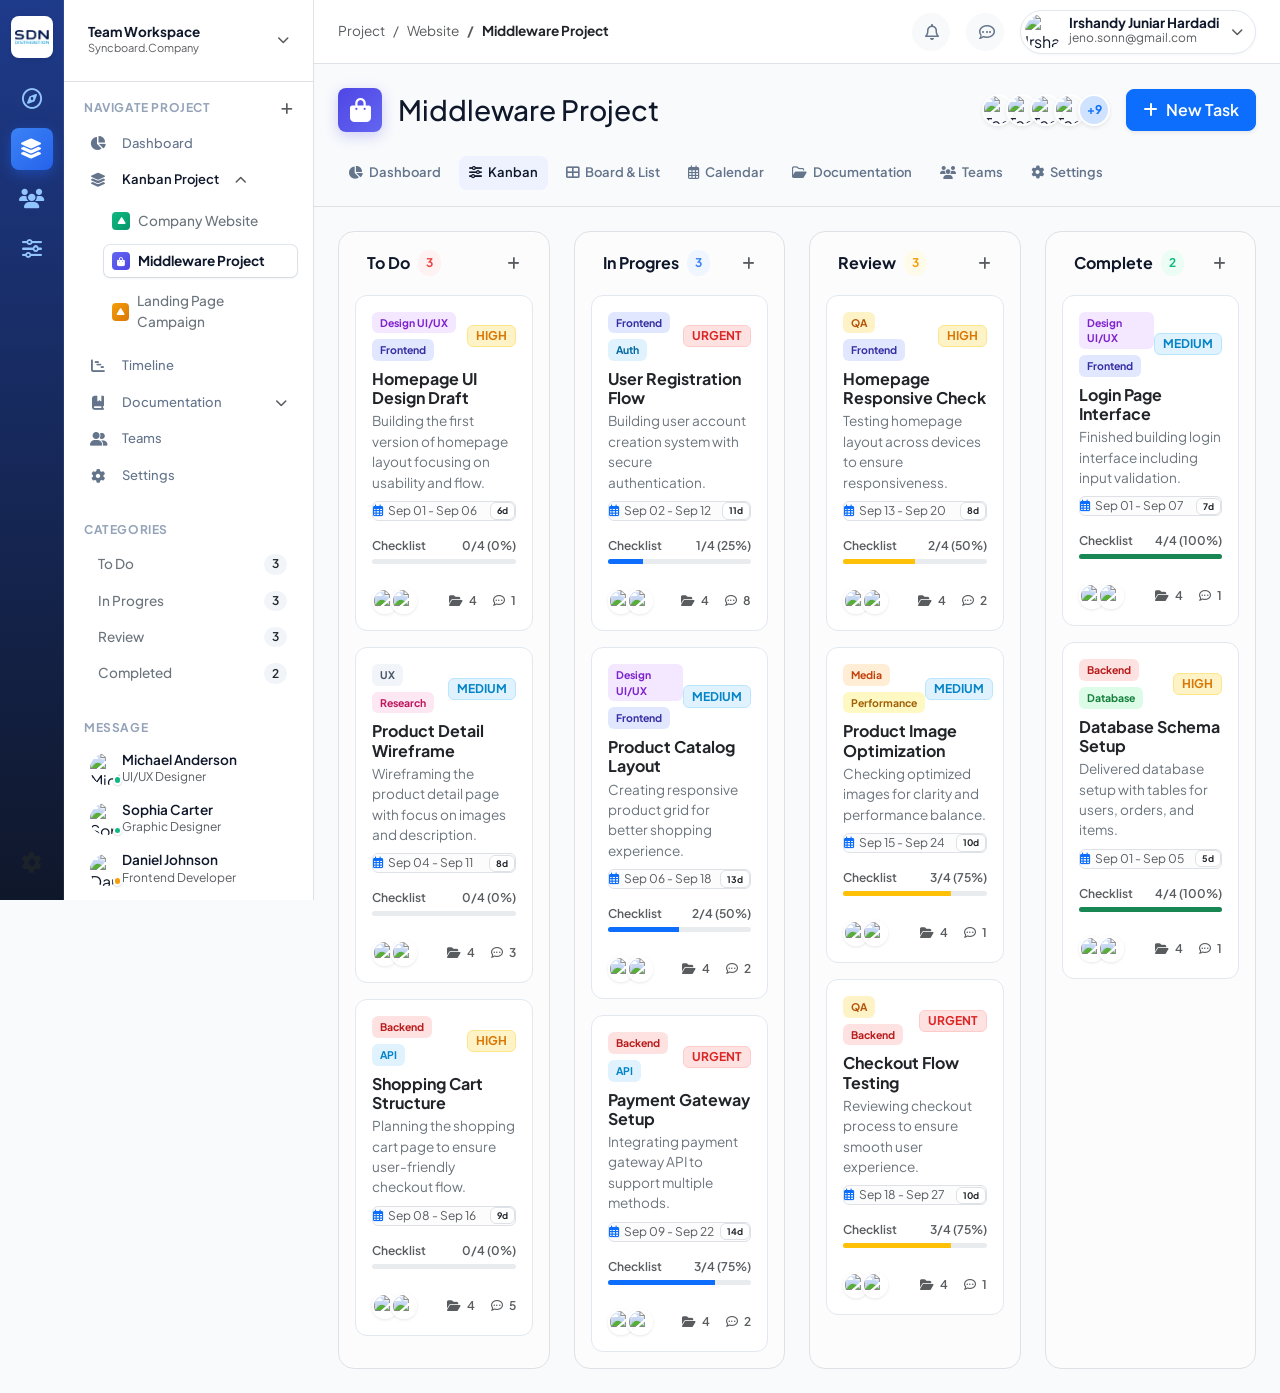
==== contoh.html @ e1ab2249 "update" ====
<!DOCTYPE html>
<html lang="en">

<head>
    <meta charset="UTF-8">
    <meta name="viewport" content="width=device-width, initial-scale=1.0">
    <title>Syncboard - Task & Project Management (Bootstrap 5 & jQuery)</title>

    <!-- Google Fonts -->
    <link rel="preconnect" href="https://fonts.googleapis.com">
    <link rel="preconnect" href="https://fonts.gstatic.com" crossorigin>
    <link href="https://fonts.googleapis.com/css2?family=Plus+Jakarta+Sans:wght@400;500;600;700;800&display=swap"
        rel="stylesheet">

    <!-- Bootstrap 5 CSS -->
    <link href="https://cdn.jsdelivr.net/npm/bootstrap@5.3.2/dist/css/bootstrap.min.css" rel="stylesheet">
    <!-- Bootstrap Icons -->
    <link href="https://cdn.jsdelivr.net/npm/bootstrap-icons@1.11.1/font/bootstrap-icons.css" rel="stylesheet">
    <!-- FontAwesome Icons -->
    <link rel="stylesheet" href="https://cdnjs.cloudflare.com/ajax/libs/font-awesome/6.4.0/css/all.min.css">

    <!-- Custom Stylesheet -->
    <link rel="stylesheet" href="styles.css">
</head>

<body class="bg-main">
    <div class="app-container d-flex">
        <!-- Primary Far-Left Icon Rail (Sidebar Left) -->
        <aside
            class="sidebar-rail bg-white border-end d-flex flex-column align-items-center justify-content-between py-3"
            id="sidebarRail">
            <div class="rail-top d-flex flex-column align-items-center gap-3 w-100">
                <!-- Brand Icon Top -->
                <div class="rail-brand-icon d-flex align-items-center justify-content-center rounded-3 shadow-sm mb-1 overflow-hidden"
                    title="Syncboard App">
                    <img src="assets/img/sdn.png" alt="SDN Logo" class="w-100 h-100 object-fit-contain p-1">
                </div>

                <!-- Main Navigation Icon Rail -->
                <nav class="rail-nav d-flex flex-column align-items-center gap-2 w-100 px-2">
                    <a href="#" class="rail-item rounded-3 d-flex align-items-center justify-content-center"
                        data-bs-toggle="tooltip" data-bs-placement="right" title="Master">
                        <i class="fa-regular fa-compass fs-5"></i>
                    </a>
                    <a href="#" class="rail-item active rounded-3 d-flex align-items-center justify-content-center"
                        data-bs-toggle="tooltip" data-bs-placement="right" title="Workspace">
                        <i class="fa-solid fa-layer-group fs-5"></i>
                    </a>

                    <a href="#" class="rail-item rounded-3 d-flex align-items-center justify-content-center"
                        data-bs-toggle="tooltip" data-bs-placement="right" title="Team">
                        <i class="fas fa-users fs-5"></i>
                    </a>
                    <a href="#" class="rail-item rounded-3 d-flex align-items-center justify-content-center"
                        data-bs-toggle="tooltip" data-bs-placement="right" title="Monitoring">
                        <i class="fa-solid fa-sliders fs-5"></i>
                    </a>
                </nav>
            </div>

            <!-- Bottom Rail Action Buttons -->
            <div class="rail-bottom d-flex flex-column align-items-center gap-2 w-100 px-2">
                <a href="#" class="rail-item rounded-3 d-flex align-items-center justify-content-center text-muted"
                    id="btnRailSettings" data-bs-toggle="tooltip" data-bs-placement="right" title="Settings">
                    <i class="fa-solid fa-gear fs-5"></i>
                </a>
            </div>
        </aside>

        <!-- Secondary Panel Sidebar Navigation -->
        <aside class="sidebar bg-white border-end d-flex flex-column" id="nav_project_sidebar">
            <div class="sidebar-header p-3 border-bottom">
                <div class="workspace-selector d-flex align-items-center justify-content-between p-2 rounded cursor-pointer"
                    id="workspaceDropdownToggle">
                    <div class="workspace-brand d-flex align-items-center gap-2">
                        <div class="brand-info d-flex flex-column">
                            <span class="workspace-title fw-bold">Team Workspace</span>
                            <span class="workspace-sub text-muted">Syncboard.Company</span>
                        </div>
                    </div>
                    <i class="fa-solid fa-chevron-down dropdown-arrow text-muted fs-8"></i>
                </div>
            </div>

            <div class="sidebar-scrollable flex-grow-1 p-3 overflow-y-auto">
                <!-- Navigation Section: Projects -->
                <div class="sidebar-section mb-4" id="">
                    <div class="section-header d-flex align-items-center justify-content-between px-1 mb-2">
                        <span class="section-title text-uppercase fw-bold text-muted fs-8"> Navigate Project </span>
                        <button class="btn btn-sm btn-icon-xs text-muted p-0 border-0" title="Add Project"
                            id="btnAddProject">
                            <i class="fa-solid fa-plus fs-7"></i>
                        </button>
                    </div>
                    <ul class="nav flex-column nav-list" id="projectList">
                        <!-- 1. Dashboard -->
                        <li class="nav-item">
                            <a href="#"
                                class="nav-link d-flex align-items-center gap-3 px-2.5 py-2 rounded text-secondary nav-view-link"
                                data-view="dashboard">
                                <i class="fa-solid fa-chart-pie icon"></i>
                                <span class="nav-text">Dashboard</span>
                            </a>
                        </li>

                        <!-- 2. Projects (Contains Website Submenu) -->
                        <li class="nav-item has-submenu open">
                            <a href="#"
                                class="nav-link d-flex align-items-center justify-content-between px-2.5 py-2 rounded text-dark fw-semibold active"
                                id="btnWebsiteToggle">
                                <span class="d-flex align-items-center gap-3">
                                    <i class="fa-solid fa-layer-group icon"></i>
                                    <span class="nav-text">Kanban Project
                                    </span>
                                    <i class="fa-solid fa-chevron-down submenu-arrow fs-8 text-muted"></i>
                            </a>
                            <ul class="submenu list-unstyled ps-4 my-1" id="websiteSubmenu">
                                <li class="py-1">
                                    <a href="#"
                                        class="submenu-link d-flex align-items-center gap-2 px-2 py-1.5 text-secondary text-decoration-none rounded fs-7">
                                        <span class="badge-icon-sm badge-company"><i
                                                class="fa-solid fa-play fa-rotate-270"></i></span>
                                        <span>Company Website</span>
                                    </a>
                                </li>
                                <li class="py-1">
                                    <a href="#"
                                        class="submenu-link active d-flex align-items-center gap-2 px-2 py-1.5 text-dark fw-bold text-decoration-none rounded fs-7">
                                        <span class="badge-icon-sm badge-ecommerce"><i
                                                class="fa-solid fa-bag-shopping"></i></span>
                                        <span> Middleware Project </span>
                                    </a>
                                </li>
                                <li class="py-1">
                                    <a href="#"
                                        class="submenu-link d-flex align-items-center gap-2 px-2 py-1.5 text-secondary text-decoration-none rounded fs-7">
                                        <span class="badge-icon-sm badge-landing"><i
                                                class="fa-solid fa-play fa-rotate-270"></i></span>
                                        <span>Landing Page Campaign</span>
                                    </a>
                                </li>
                            </ul>
                        </li>
                        <!-- 3. Timeline -->
                        <li class="nav-item">
                            <a href="#"
                                class="nav-link d-flex align-items-center gap-3 px-2.5 py-2 rounded text-secondary nav-view-link">
                                <i class="fa-solid fa-chart-gantt icon"></i>
                                <span class="nav-text">Timeline</span>
                            </a>
                        </li>

                        <!-- 4. Documentation (Contains BRD, FSD, PRD, ERD, Blueprints) -->
                        <li class="nav-item has-submenu">
                            <a href="#"
                                class="nav-link d-flex align-items-center justify-content-between px-2.5 py-2 rounded text-secondary"
                                id="btnDocToggle">
                                <span class="d-flex align-items-center gap-3">
                                    <i class="fa-solid fa-book-bookmark icon"></i>
                                    <span class="nav-text">Documentation</span>
                                </span>
                                <i class="fa-solid fa-chevron-down submenu-arrow fs-8 text-muted"></i>
                            </a>
                            <ul class="submenu list-unstyled ps-4 my-1" id="docSubmenu">
                                <li class="py-1">
                                    <a href="#"
                                        class="submenu-link nav-view-link d-flex align-items-center gap-2 px-2 py-1.5 text-secondary text-decoration-none rounded fs-7"
                                        data-view="documentation" data-subview="doc-brd">
                                        <i class="fa-regular fa-file-code fs-7 text-primary"></i>
                                        <span>BRD</span>
                                    </a>
                                </li>
                                <li class="py-1">
                                    <a href="#"
                                        class="submenu-link nav-view-link d-flex align-items-center gap-2 px-2 py-1.5 text-secondary text-decoration-none rounded fs-7"
                                        data-view="documentation" data-subview="doc-fsd">
                                        <i class="fa-regular fa-file-code fs-7 text-success"></i>
                                        <span>FSD</span>
                                    </a>
                                </li>
                                <li class="py-1">
                                    <a href="#"
                                        class="submenu-link nav-view-link d-flex align-items-center gap-2 px-2 py-1.5 text-secondary text-decoration-none rounded fs-7"
                                        data-view="documentation" data-subview="doc-prd">
                                        <i class="fa-regular fa-file-lines fs-7 text-info"></i>
                                        <span>PRD</span>
                                    </a>
                                </li>
                                <li class="py-1">
                                    <a href="#"
                                        class="submenu-link nav-view-link d-flex align-items-center gap-2 px-2 py-1.5 text-secondary text-decoration-none rounded fs-7"
                                        data-view="documentation" data-subview="doc-erd">
                                        <i class="fa-solid fa-diagram-project fs-7 text-warning"></i>
                                        <span>ERD</span>
                                    </a>
                                </li>
                                <li class="py-1">
                                    <a href="#"
                                        class="submenu-link nav-view-link d-flex align-items-center gap-2 px-2 py-1.5 text-secondary text-decoration-none rounded fs-7"
                                        data-view="documentation" data-subview="doc-blueprints">
                                        <i class="fa-solid fa-map-location-dot fs-7 text-danger"></i>
                                        <span>Blueprints</span>
                                    </a>
                                </li>
                            </ul>
                        </li>

                        <!-- 5. Teams -->
                        <li class="nav-item">
                            <a href="#"
                                class="nav-link nav-view-link d-flex align-items-center gap-3 px-2.5 py-2 rounded text-secondary"
                                data-view="teams">
                                <i class="fa-solid fa-user-group icon"></i>
                                <span class="nav-text">Teams</span>
                            </a>
                        </li>

                        <!-- 6. Settings -->
                        <li class="nav-item">
                            <a href="#"
                                class="nav-link d-flex align-items-center gap-3 px-2.5 py-2 rounded text-secondary nav-view-link"
                                data-view="settings">
                                <i class="fa-solid fa-gear icon"></i>
                                <span class="nav-text">Settings</span>
                            </a>
                        </li>
                    </ul>
                </div>

                <!-- Navigation Section: Categories -->
                <div class="sidebar-section mb-4">
                    <div class="section-header px-1 mb-2">
                        <span class="section-title text-uppercase fw-bold text-muted fs-8">Categories</span>
                    </div>
                    <ul class="list-unstyled category-list d-flex flex-column gap-1 mb-0">
                        <li class="category-item d-flex align-items-center px-2.5 py-1.5 rounded cursor-pointer"
                            data-filter-status="todo">
                            <span class="dot dot-todo me-2"></span>
                            <span class="category-name flex-grow-1 text-secondary fs-7 fw-medium">To Do</span>
                            <span class="category-count badge rounded-pill bg-light text-dark fs-8"
                                id="countCatTodo">3</span>
                        </li>
                        <li class="category-item d-flex align-items-center px-2.5 py-1.5 rounded cursor-pointer"
                            data-filter-status="in-progress">
                            <span class="dot dot-progress me-2"></span>
                            <span class="category-name flex-grow-1 text-secondary fs-7 fw-medium">In Progres</span>
                            <span class="category-count badge rounded-pill bg-light text-dark fs-8"
                                id="countCatProgress">3</span>
                        </li>
                        <li class="category-item d-flex align-items-center px-2.5 py-1.5 rounded cursor-pointer"
                            data-filter-status="review">
                            <span class="dot dot-review me-2"></span>
                            <span class="category-name flex-grow-1 text-secondary fs-7 fw-medium">Review</span>
                            <span class="category-count badge rounded-pill bg-light text-dark fs-8"
                                id="countCatReview">3</span>
                        </li>
                        <li class="category-item d-flex align-items-center px-2.5 py-1.5 rounded cursor-pointer"
                            data-filter-status="completed">
                            <span class="dot dot-complete me-2"></span>
                            <span class="category-name flex-grow-1 text-secondary fs-7 fw-medium">Completed</span>
                            <span class="category-count badge rounded-pill bg-light text-dark fs-8"
                                id="countCatComplete">2</span>
                        </li>
                    </ul>
                </div>

                <!-- Navigation Section: Team Messages -->
                <div class="sidebar-section mb-2">
                    <div class="section-header px-1 mb-2">
                        <span class="section-title text-uppercase fw-bold text-muted fs-8">Message</span>
                    </div>
                    <ul class="list-unstyled team-list d-flex flex-column gap-1 mb-0">
                        <li class="team-item d-flex align-items-center gap-2.5 px-2.5 py-1.5 rounded cursor-pointer">
                            <div class="user-avatar-wrap position-relative">
                                <img src="https://images.unsplash.com/photo-1534528741775-53994a69daeb?auto=format&fit=crop&w=80&q=80"
                                    alt="Michael Anderson" class="avatar-sm rounded-circle">
                                <span class="status-indicator online"></span>
                            </div>
                            <div class="team-info d-flex flex-column">
                                <span class="team-name fw-semibold fs-7">Michael Anderson</span>
                                <span class="team-role text-muted fs-8">UI/UX Designer</span>
                            </div>
                        </li>
                        <li class="team-item d-flex align-items-center gap-2.5 px-2.5 py-1.5 rounded cursor-pointer">
                            <div class="user-avatar-wrap position-relative">
                                <img src="https://images.unsplash.com/photo-1494790108377-be9c29b29330?auto=format&fit=crop&w=80&q=80"
                                    alt="Sophia Carter" class="avatar-sm rounded-circle">
                                <span class="status-indicator online"></span>
                            </div>
                            <div class="team-info d-flex flex-column">
                                <span class="team-name fw-semibold fs-7">Sophia Carter</span>
                                <span class="team-role text-muted fs-8">Graphic Designer</span>
                            </div>
                        </li>
                        <li class="team-item d-flex align-items-center gap-2.5 px-2.5 py-1.5 rounded cursor-pointer">
                            <div class="user-avatar-wrap position-relative">
                                <img src="https://images.unsplash.com/photo-1507003211169-0a1dd7228f2d?auto=format&fit=crop&w=80&q=80"
                                    alt="Daniel Johnson" class="avatar-sm rounded-circle">
                                <span class="status-indicator busy"></span>
                            </div>
                            <div class="team-info d-flex flex-column">
                                <span class="team-name fw-semibold fs-7">Daniel Johnson</span>
                                <span class="team-role text-muted fs-8">Frontend Developer</span>
                            </div>
                        </li>
                        <li class="team-item d-flex align-items-center gap-2.5 px-2.5 py-1.5 rounded cursor-pointer">
                            <div class="user-avatar-wrap position-relative">
                                <img src="https://images.unsplash.com/photo-1500648767791-00dcc994a43e?auto=format&fit=crop&w=80&q=80"
                                    alt="James Wilson" class="avatar-sm rounded-circle">
                                <span class="status-indicator offline"></span>
                            </div>
                            <div class="team-info d-flex flex-column">
                                <span class="team-name fw-semibold fs-7">James Wilson</span>
                                <span class="team-role text-muted fs-8">Backend Programmer</span>
                            </div>
                        </li>
                    </ul>
                </div>
            </div>
        </aside>

        <!-- Main Content Area -->
        <main class="main-content flex-grow-1 d-flex flex-column min-vh-100">
            <!-- Top Header Navbar -->
            <header class="top-navbar bg-white border-bottom px-4 d-flex align-items-center justify-content-between">
                <div class="navbar-left d-flex align-items-center gap-3">
                    <button class="btn btn-light d-md-none" id="sidebarToggleBtn">
                        <i class="fa-solid fa-bars"></i>
                    </button>
                    <nav aria-label="breadcrumb">
                        <ol class="breadcrumb mb-0 fs-7">
                            <li class="breadcrumb-item text-muted">Project</li>
                            <li class="breadcrumb-item text-muted">Website</li>
                            <li class="breadcrumb-item active fw-bold text-dark" aria-current="page"> Middleware Project
                            </li>
                        </ol>
                    </nav>
                </div>

                <div class="navbar-right d-flex align-items-center gap-3">
                    <button class="btn btn-light btn-nav-icon rounded-circle position-relative" title="Notifications">
                        <i class="fa-regular fa-bell"></i>
                        <span
                            class="notification-dot position-absolute top-0 start-100 translate-middle badge rounded-circle bg-danger p-1"></span>
                    </button>
                    <button class="btn btn-light btn-nav-icon rounded-circle" title="Messages">
                        <i class="fa-regular fa-comment-dots"></i>
                    </button>

                    <div class="dropdown">
                        <div class="user-profile-menu d-flex align-items-center gap-2 p-1 rounded-pill cursor-pointer"
                            data-bs-toggle="dropdown" aria-expanded="false">
                            <img src="https://images.unsplash.com/photo-1535713875002-d1d0cf377fde?auto=format&fit=crop&w=100&q=80"
                                alt="Irshandy Juniar Hardadi" class="avatar-md rounded-circle">
                            <div class="user-meta d-flex flex-column d-none d-sm-flex">
                                <span class="user-name fw-bold fs-7 lh-1">Irshandy Juniar Hardadi</span>
                                <span class="user-email text-muted fs-8">jeno.sonn@gmail.com</span>
                            </div>
                            <i class="fa-solid fa-chevron-down text-muted fs-8 ms-1"></i>
                        </div>
                        <ul class="dropdown-menu dropdown-menu-end shadow-sm">
                            <li><a class="dropdown-menu-item dropdown-item fs-7" href="#"><i
                                        class="fa-regular fa-user me-2"></i> Profile</a></li>
                            <li><a class="dropdown-menu-item dropdown-item fs-7" href="#"><i
                                        class="fa-solid fa-gear me-2"></i> Settings</a></li>
                            <li>
                                <hr class="dropdown-divider">
                            </li>
                            <li><a class="dropdown-menu-item dropdown-item text-danger fs-7" href="#"><i
                                        class="fa-solid fa-right-from-bracket me-2"></i> Logout</a></li>
                        </ul>
                    </div>
                </div>
            </header>

            <!-- Project Banner Header -->
            <section class="project-header p-4 d-flex flex-wrap align-items-center justify-content-between gap-3">
                <div class="project-title-area d-flex align-items-center gap-3">
                    <div
                        class="project-icon-badge rounded-3 d-flex align-items-center justify-content-center text-white">
                        <i class="fa-solid fa-bag-shopping fs-4"></i>
                    </div>
                    <h1 class="project-title h3 fw-extrabold mb-0"> Middleware Project </h1>
                </div>

                <div class="project-actions-area d-flex align-items-center gap-3">
                    <!-- Team Avatars Stack -->
                    <div class="team-avatars-stack d-flex align-items-center">
                        <img src="https://images.unsplash.com/photo-1534528741775-53994a69daeb?auto=format&fit=crop&w=80&q=80"
                            data-bs-toggle="tooltip" title="Michael Anderson"
                            class="rounded-circle border border-2 border-white shadow-sm" alt="Team">
                        <img src="https://images.unsplash.com/photo-1494790108377-be9c29b29330?auto=format&fit=crop&w=80&q=80"
                            data-bs-toggle="tooltip" title="Sophia Carter"
                            class="rounded-circle border border-2 border-white shadow-sm" alt="Team">
                        <img src="https://images.unsplash.com/photo-1507003211169-0a1dd7228f2d?auto=format&fit=crop&w=80&q=80"
                            data-bs-toggle="tooltip" title="Daniel Johnson"
                            class="rounded-circle border border-2 border-white shadow-sm" alt="Team">
                        <img src="https://images.unsplash.com/photo-1500648767791-00dcc994a43e?auto=format&fit=crop&w=80&q=80"
                            data-bs-toggle="tooltip" title="James Wilson"
                            class="rounded-circle border border-2 border-white shadow-sm" alt="Team">
                        <div
                            class="avatar-more rounded-circle border border-2 border-white bg-primary-subtle text-primary fw-bold fs-8 d-flex align-items-center justify-content-center shadow-sm">
                            +9</div>
                    </div>

                    <button
                        class="btn btn-primary px-3 py-2 fw-semibold rounded-3 d-flex align-items-center gap-2 shadow-sm"
                        id="btnNewTask">
                        <i class="fa-solid fa-plus"></i> New Task
                    </button>
                </div>
            </section>

            <!-- Toolbar Controls Bar -->
            <div class="toolbar-container px-4 pb-3 border-bottom d-flex flex-wrap align-items-center justify-content-between gap-3"
                id="toolbar-container">
                <div class="nav nav-pills view-tabs gap-2" id="viewTabs">
                    <button class="nav-link tab-btn fw-semibold py-2 px-3 rounded-3" data-view="dashboard">
                        <i class="fa-solid fa-chart-pie me-1"></i> Dashboard
                    </button>
                    <button class="nav-link active tab-btn fw-semibold py-2 px-3 rounded-3" data-view="kanban">
                        <i class="fa-solid fa-sliders me-1"></i> Kanban
                    </button>
                    <button class="nav-link tab-btn fw-semibold py-2 px-3 rounded-3" data-view="board-list">
                        <i class="fa-solid fa-table-cells-large me-1"></i> Board & List
                    </button>
                    <button class="nav-link tab-btn fw-semibold py-2 px-3 rounded-3" data-view="calendar">
                        <i class="fa-regular fa-calendar-days me-1"></i> Calendar
                    </button>
                    <button class="nav-link tab-btn fw-semibold py-2 px-3 rounded-3" data-view="documentation">
                        <i class="fa-regular fa-folder-open me-1"></i> Documentation
                    </button>
                    <button class="nav-link tab-btn fw-semibold py-2 px-3 rounded-3" data-view="teams">
                        <i class="fa-solid fa-users me-1"></i> Teams
                    </button>
                    <button class="nav-link tab-btn fw-semibold py-2 px-3 rounded-3" data-view="settings">
                        <i class="fa-solid fa-gear me-1"></i> Settings
                    </button>
                </div>
            </div>

            <!-- View Containers -->
            <div class="view-wrapper flex-grow-1 p-4">

                <!-- 1. DASHBOARD VIEW (Summary & Statistics) -->
                <div class="view-content" id="viewDashboard">
                    <!-- Stat Cards Grid -->
                    <div class="row g-3 mb-4">
                        <div class="col-12 col-sm-6 col-xl-3">
                            <div class="card shadow-sm border rounded-4 p-3 bg-white">
                                <div class="d-flex align-items-center justify-content-between mb-2">
                                    <div>
                                        <span class="fs-8 text-uppercase fw-bold text-muted d-block mb-1">Total
                                            Tasks</span>
                                        <h3 class="h4 fw-extrabold mb-0" id="dashTotalTasks">11</h3>
                                    </div>
                                    <div
                                        class="stat-icon bg-primary-subtle text-primary rounded-3 p-3 d-flex align-items-center justify-content-center">
                                        <i class="fa-solid fa-list-check fs-4"></i>
                                    </div>
                                </div>
                                <span class="fs-8 text-success fw-semibold d-inline-flex align-items-center gap-1">
                                    <i class="fa-solid fa-arrow-trend-up"></i> +12% from last week
                                </span>
                            </div>
                        </div>

                        <div class="col-12 col-sm-6 col-xl-3">
                            <div class="card shadow-sm border rounded-4 p-3 bg-white">
                                <div class="d-flex align-items-center justify-content-between mb-2">
                                    <div>
                                        <span
                                            class="fs-8 text-uppercase fw-bold text-muted d-block mb-1">Completed</span>
                                        <h3 class="h4 fw-extrabold text-success mb-0" id="dashCompletedTasks">2</h3>
                                    </div>
                                    <div
                                        class="stat-icon bg-success-subtle text-success rounded-3 p-3 d-flex align-items-center justify-content-center">
                                        <i class="fa-solid fa-circle-check fs-4"></i>
                                    </div>
                                </div>
                                <span class="fs-8 text-muted fw-semibold" id="dashCompletionRate">18% completion
                                    rate</span>
                            </div>
                        </div>

                        <div class="col-12 col-sm-6 col-xl-3">
                            <div class="card shadow-sm border rounded-4 p-3 bg-white">
                                <div class="d-flex align-items-center justify-content-between mb-2">
                                    <div>
                                        <span class="fs-8 text-uppercase fw-bold text-muted d-block mb-1">In
                                            Progress</span>
                                        <h3 class="h4 fw-extrabold text-primary mb-0" id="dashProgressTasks">3</h3>
                                    </div>
                                    <div
                                        class="stat-icon bg-info-subtle text-info rounded-3 p-3 d-flex align-items-center justify-content-center">
                                        <i class="fa-solid fa-spinner fs-4"></i>
                                    </div>
                                </div>
                                <span class="fs-8 text-muted fw-semibold">Active development</span>
                            </div>
                        </div>

                        <div class="col-12 col-sm-6 col-xl-3">
                            <div class="card shadow-sm border rounded-4 p-3 bg-white">
                                <div class="d-flex align-items-center justify-content-between mb-2">
                                    <div>
                                        <span class="fs-8 text-uppercase fw-bold text-muted d-block mb-1">Team
                                            Members</span>
                                        <h3 class="h4 fw-extrabold text-dark mb-0">4</h3>
                                    </div>
                                    <div
                                        class="stat-icon bg-warning-subtle text-warning rounded-3 p-3 d-flex align-items-center justify-content-center">
                                        <i class="fa-solid fa-users fs-4"></i>
                                    </div>
                                </div>
                                <span class="fs-8 text-muted fw-semibold">Active contributors</span>
                            </div>
                        </div>
                    </div>

                    <!-- Charts & Recent Activity Row -->
                    <div class="row g-4">
                        <div class="col-12 col-lg-7">
                            <div class="card shadow-sm border rounded-4 p-4 bg-white h-100">
                                <h2 class="h6 fw-bold mb-3">Project Status Distribution</h2>
                                <div class="d-flex flex-column gap-3">
                                    <div>
                                        <div class="d-flex justify-content-between fs-7 fw-semibold mb-1">
                                            <span><i class="fa-solid fa-circle text-danger fs-8 me-1"></i> To Do</span>
                                            <span id="dashStatTodo">3 tasks (27%)</span>
                                        </div>
                                        <div class="progress" style="height: 10px;">
                                            <div class="progress-bar bg-danger" id="barTodo" style="width: 27%;"></div>
                                        </div>
                                    </div>
                                    <div>
                                        <div class="d-flex justify-content-between fs-7 fw-semibold mb-1">
                                            <span><i class="fa-solid fa-circle text-primary fs-8 me-1"></i> In
                                                Progress</span>
                                            <span id="dashStatProgress">3 tasks (27%)</span>
                                        </div>
                                        <div class="progress" style="height: 10px;">
                                            <div class="progress-bar bg-primary" id="barProgress" style="width: 27%;">
                                            </div>
                                        </div>
                                    </div>
                                    <div>
                                        <div class="d-flex justify-content-between fs-7 fw-semibold mb-1">
                                            <span><i class="fa-solid fa-circle text-warning fs-8 me-1"></i>
                                                Review</span>
                                            <span id="dashStatReview">3 tasks (27%)</span>
                                        </div>
                                        <div class="progress" style="height: 10px;">
                                            <div class="progress-bar bg-warning" id="barReview" style="width: 27%;">
                                            </div>
                                        </div>
                                    </div>
                                    <div>
                                        <div class="d-flex justify-content-between fs-7 fw-semibold mb-1">
                                            <span><i class="fa-solid fa-circle text-success fs-8 me-1"></i>
                                                Completed</span>
                                            <span id="dashStatComplete">2 tasks (19%)</span>
                                        </div>
                                        <div class="progress" style="height: 10px;">
                                            <div class="progress-bar bg-success" id="barComplete" style="width: 19%;">
                                            </div>
                                        </div>
                                    </div>
                                </div>
                            </div>
                        </div>

                        <div class="col-12 col-lg-5">
                            <div class="card shadow-sm border rounded-4 p-4 bg-white h-100">
                                <h2 class="h6 fw-bold mb-3">Recent Activity Feed</h2>
                                <div class="activity-feed d-flex flex-column gap-3 fs-7">
                                    <div class="d-flex gap-2 align-items-start">
                                        <span class="badge rounded-circle bg-success p-2 mt-1"><i
                                                class="fa-solid fa-check fs-8 text-white"></i></span>
                                        <div>
                                            <span class="fw-bold text-dark">Database Schema Setup</span> marked
                                            complete.
                                            <span class="d-block fs-8 text-muted">2 hours ago</span>
                                        </div>
                                    </div>
                                    <div class="d-flex gap-2 align-items-start">
                                        <span class="badge rounded-circle bg-primary p-2 mt-1"><i
                                                class="fa-solid fa-plus fs-8 text-white"></i></span>
                                        <div>
                                            <span class="fw-bold text-dark">User Registration Flow</span> updated.
                                            <span class="d-block fs-8 text-muted">4 hours ago</span>
                                        </div>
                                    </div>
                                    <div class="d-flex gap-2 align-items-start">
                                        <span class="badge rounded-circle bg-warning p-2 mt-1"><i
                                                class="fa-solid fa-comment fs-8 text-white"></i></span>
                                        <div>
                                            <span class="fw-bold text-dark">Michael Anderson</span> commented on
                                            Homepage UI.
                                            <span class="d-block fs-8 text-muted">Yesterday</span>
                                        </div>
                                    </div>
                                </div>
                            </div>
                        </div>
                    </div>
                </div>

                <!-- 2. KANBAN VIEW (Default) -->
                <div class="view-content active" id="viewKanban">
                    <div class="row g-4 kanban-board">
                        <!-- Column: To Do -->
                        <div class="col-12 col-md-6 col-xl-3">
                            <div class="kanban-column bg-light-subtle rounded-4 p-3 border d-flex flex-column h-100"
                                data-status="todo">
                                <div class="column-header d-flex align-items-center justify-content-between mb-3 px-1">
                                    <div class="d-flex align-items-center">
                                        <span class="dot dot-todo me-2"></span>
                                        <h3 class="column-title h6 fw-bold mb-0 me-2">To Do</h3>
                                        <span class="column-badge badge-todo rounded-pill px-2 py-1 fs-8 fw-bold"
                                            id="colCountTodo">3</span>
                                    </div>
                                    <button class="btn btn-sm btn-icon-sm text-muted btn-add-task-col"
                                        data-status="todo" title="Add Task">
                                        <i class="fa-solid fa-plus"></i>
                                    </button>
                                </div>
                                <div class="task-cards-list d-flex flex-column gap-3 flex-grow-1" id="colListTodo"
                                    data-status="todo">
                                    <!-- Cards rendered dynamically via jQuery -->
                                </div>
                            </div>
                        </div>

                        <!-- Column: In Progress -->
                        <div class="col-12 col-md-6 col-xl-3">
                            <div class="kanban-column bg-light-subtle rounded-4 p-3 border d-flex flex-column h-100"
                                data-status="in-progress">
                                <div class="column-header d-flex align-items-center justify-content-between mb-3 px-1">
                                    <div class="d-flex align-items-center">
                                        <span class="dot dot-progress me-2"></span>
                                        <h3 class="column-title h6 fw-bold mb-0 me-2">In Progres</h3>
                                        <span class="column-badge badge-progress rounded-pill px-2 py-1 fs-8 fw-bold"
                                            id="colCountProgress">3</span>
                                    </div>
                                    <button class="btn btn-sm btn-icon-sm text-muted btn-add-task-col"
                                        data-status="in-progress" title="Add Task">
                                        <i class="fa-solid fa-plus"></i>
                                    </button>
                                </div>
                                <div class="task-cards-list d-flex flex-column gap-3 flex-grow-1" id="colListProgress"
                                    data-status="in-progress">
                                    <!-- Cards rendered dynamically via jQuery -->
                                </div>
                            </div>
                        </div>

                        <!-- Column: Review -->
                        <div class="col-12 col-md-6 col-xl-3">
                            <div class="kanban-column bg-light-subtle rounded-4 p-3 border d-flex flex-column h-100"
                                data-status="review">
                                <div class="column-header d-flex align-items-center justify-content-between mb-3 px-1">
                                    <div class="d-flex align-items-center">
                                        <span class="dot dot-review me-2"></span>
                                        <h3 class="column-title h6 fw-bold mb-0 me-2">Review</h3>
                                        <span class="column-badge badge-review rounded-pill px-2 py-1 fs-8 fw-bold"
                                            id="colCountReview">3</span>
                                    </div>
                                    <button class="btn btn-sm btn-icon-sm text-muted btn-add-task-col"
                                        data-status="review" title="Add Task">
                                        <i class="fa-solid fa-plus"></i>
                                    </button>
                                </div>
                                <div class="task-cards-list d-flex flex-column gap-3 flex-grow-1" id="colListReview"
                                    data-status="review">
                                    <!-- Cards rendered dynamically via jQuery -->
                                </div>
                            </div>
                        </div>

                        <!-- Column: Complete -->
                        <div class="col-12 col-md-6 col-xl-3">
                            <div class="kanban-column bg-light-subtle rounded-4 p-3 border d-flex flex-column h-100"
                                data-status="completed">
                                <div class="column-header d-flex align-items-center justify-content-between mb-3 px-1">
                                    <div class="d-flex align-items-center">
                                        <span class="dot dot-complete me-2"></span>
                                        <h3 class="column-title h6 fw-bold mb-0 me-2">Complete</h3>
                                        <span class="column-badge badge-complete rounded-pill px-2 py-1 fs-8 fw-bold"
                                            id="colCountComplete">2</span>
                                    </div>
                                    <button class="btn btn-sm btn-icon-sm text-muted btn-add-task-col"
                                        data-status="completed" title="Add Task">
                                        <i class="fa-solid fa-plus"></i>
                                    </button>
                                </div>
                                <div class="task-cards-list d-flex flex-column gap-3 flex-grow-1" id="colListComplete"
                                    data-status="completed">
                                    <!-- Cards rendered dynamically via jQuery -->
                                </div>
                            </div>
                        </div>
                    </div>
                </div>

                <!-- 3. UNIFIED BOARD & LIST VIEW (With Subtab Switcher) -->
                <div class="view-content" id="viewBoardList">
                    <div class="card shadow-sm border rounded-4 p-4 mb-4 bg-white">
                        <div
                            class="d-flex flex-wrap align-items-center justify-content-between gap-3 mb-4 pb-3 border-bottom">
                            <div>
                                <h2 class="h5 fw-bold mb-0">Board & List Tasks View</h2>
                                <span class="fs-8 text-muted">Switch between Grid Board and Table List views</span>
                            </div>
                            <!-- Subtabs Toggle: Board vs List -->
                            <div class="nav nav-pills board-list-subtabs p-1 bg-light rounded-3 border"
                                id="boardListSubTabs">
                                <button class="nav-link active bl-subtab-btn py-1 px-3 fs-7 fw-semibold rounded-2"
                                    data-subview="board">
                                    <i class="fa-solid fa-table-cells-large me-1"></i> View by Board
                                </button>
                                <button class="nav-link bl-subtab-btn py-1 px-3 fs-7 fw-semibold rounded-2"
                                    data-subview="list">
                                    <i class="fa-solid fa-list-ul me-1"></i> View by List
                                </button>
                            </div>
                        </div>

                        <!-- 1. Subview: Board Grid -->
                        <div class="board-list-subview active" id="subviewBoardGrid">
                            <div class="row g-4" id="boardGridContainer">
                                <!-- Dynamic Grid Cards -->
                            </div>
                        </div>

                        <!-- 2. Subview: List Table -->
                        <div class="board-list-subview" id="subviewListTable">
                            <div class="table-responsive">
                                <table class="table table-hover align-middle mb-0 list-table">
                                    <thead class="table-light fs-8 text-uppercase text-muted fw-bold">
                                        <tr>
                                            <th scope="col" class="py-3 px-4">Task Name</th>
                                            <th scope="col" class="py-3 px-4">Status</th>
                                            <th scope="col" class="py-3 px-4">Tags</th>
                                            <th scope="col" class="py-3 px-4">Progress</th>
                                            <th scope="col" class="py-3 px-4">Assignees</th>
                                            <th scope="col" class="py-3 px-4 text-end">Actions</th>
                                        </tr>
                                    </thead>
                                    <tbody id="listTableBody" class="fs-7">
                                        <!-- Dynamic Table Rows -->
                                    </tbody>
                                </table>
                            </div>
                        </div>
                    </div>
                </div>

                <!-- 4. CALENDAR VIEW -->
                <div class="view-content" id="viewCalendar">
                    <div class="card shadow-sm border rounded-4 p-4 calendar-wrapper bg-white">
                        <div class="d-flex flex-wrap align-items-center justify-content-between gap-3 mb-4 pb-3 border-bottom">
                            <div class="d-flex align-items-center gap-3 flex-wrap">
                                <h2 class="h5 fw-bold mb-0" id="calendarMonthTitle">September 2026</h2>

                                <!-- Subtabs Toggle: Calendar Grid vs Gantt Timeline vs Timeline Scheduler Manager -->
                                <div class="nav nav-pills calendar-subtabs p-1 bg-light rounded-3 border" id="calendarSubTabs">
                                    <button class="nav-link active cal-subtab-btn py-1 px-3 fs-7 fw-semibold rounded-2" data-subview="grid">
                                        <i class="fa-regular fa-calendar-days me-1"></i> View by Calendar
                                    </button>
                                    <button class="nav-link cal-subtab-btn py-1 px-3 fs-7 fw-semibold rounded-2" data-subview="timeline">
                                        <i class="fa-solid fa-chart-gantt me-1"></i> View by Timeline
                                    </button>
                                    <button class="nav-link cal-subtab-btn py-1 px-3 fs-7 fw-semibold rounded-2" data-subview="schedule-manager">
                                        <i class="fa-solid fa-sliders me-1"></i> Task Timeline Scheduler
                                    </button>
                                </div>
                            </div>

                            <div class="d-flex align-items-center gap-2 flex-wrap">
                                <div class="btn-group btn-group-sm">
                                    <button class="btn btn-outline-secondary" id="btnPrevMonth" title="Previous Month"><i class="fa-solid fa-chevron-left"></i></button>
                                    <button class="btn btn-outline-secondary fw-semibold" id="btnToday">Today</button>
                                    <button class="btn btn-outline-secondary" id="btnNextMonth" title="Next Month"><i class="fa-solid fa-chevron-right"></i></button>
                                </div>
                                <button class="btn btn-sm btn-primary fw-semibold rounded-3 d-flex align-items-center gap-1.5 px-3 py-1.5 shadow-sm" id="btnQuickAddTaskFromCal">
                                    <i class="fa-solid fa-plus"></i> New Task Timeline
                                </button>
                            </div>
                        </div>

                        <!-- 1. Subview: Calendar Grid -->
                        <div class="calendar-subview-content active" id="subviewGrid">
                            <div class="d-flex align-items-center justify-content-between mb-3">
                                <span class="fs-8 text-muted fw-semibold"><i class="fa-solid fa-circle-info text-primary me-1"></i> Click on any task to view or modify its scheduled timeline.</span>
                                <div class="d-flex align-items-center gap-2 fs-8">
                                    <span class="d-inline-flex align-items-center gap-1"><span class="badge badge-todo p-1 rounded-circle"></span> To Do</span>
                                    <span class="d-inline-flex align-items-center gap-1"><span class="badge badge-progress p-1 rounded-circle"></span> In Progress</span>
                                    <span class="d-inline-flex align-items-center gap-1"><span class="badge badge-review p-1 rounded-circle"></span> Review</span>
                                    <span class="d-inline-flex align-items-center gap-1"><span class="badge badge-complete p-1 rounded-circle"></span> Complete</span>
                                </div>
                            </div>
                            <div class="calendar-grid d-grid gap-2" id="calendarGrid" style="grid-template-columns: repeat(7, 1fr);">
                                <!-- Dynamic Calendar Cells -->
                            </div>
                        </div>

                        <!-- 2. Subview: Timeline Schedule (Gantt) -->
                        <div class="calendar-subview-content" id="subviewTimeline">
                            <div class="d-flex flex-wrap align-items-center justify-content-between gap-3 mb-3 p-2 bg-light-subtle rounded-3 border">
                                <div class="d-flex align-items-center gap-2">
                                    <span class="fs-8 fw-bold text-uppercase text-muted">Timeline Filter:</span>
                                    <select class="form-select form-select-sm fs-8 w-auto py-1" id="timelineStatusFilter">
                                        <option value="all">All Statuses</option>
                                        <option value="todo">To Do</option>
                                        <option value="in-progress">In Progress</option>
                                        <option value="review">Review</option>
                                        <option value="completed">Complete</option>
                                    </select>
                                </div>
                                <div class="fs-8 text-muted">
                                    <span><i class="fa-solid fa-arrows-left-right me-1 text-primary"></i> Bars reflect realistic task duration & progress</span>
                                </div>
                            </div>

                            <div class="timeline-container p-1">
                                <div class="timeline-header d-flex align-items-center border-bottom pb-2 mb-3 fw-bold text-muted fs-8 text-uppercase">
                                    <div style="width: 280px; flex-shrink: 0;">Task, Timeline & Priority</div>
                                    <div class="flex-grow-1 d-flex justify-content-between text-center px-3">
                                        <span class="w-25">Week 1 (Sep 1 - 7)</span>
                                        <span class="w-25">Week 2 (Sep 8 - 14)</span>
                                        <span class="w-25">Week 3 (Sep 15 - 21)</span>
                                        <span class="w-25">Week 4 (Sep 22 - 30)</span>
                                    </div>
                                    <div style="width: 140px; flex-shrink: 0;" class="text-end">Assignees & Actions</div>
                                </div>
                                <div class="timeline-body d-flex flex-column gap-2" id="timelineTasksList">
                                    <!-- Dynamic Timeline Rows rendered via jQuery -->
                                </div>
                            </div>
                        </div>

                        <!-- 3. Subview: Task Timeline Scheduler / Configurator -->
                        <div class="calendar-subview-content" id="subviewScheduleManager">
                            <div class="d-flex flex-wrap align-items-center justify-content-between gap-3 mb-3 p-3 bg-primary-subtle rounded-3 border border-primary-subtle">
                                <div>
                                    <h6 class="fw-bold text-primary mb-1"><i class="fa-solid fa-sliders me-1"></i> Per-Task Timeline & Schedule Manager</h6>
                                    <p class="fs-8 text-secondary mb-0">Atur langsung tanggal mulai (Start Date), batas waktu (Due Date), durasi hari, dan prioritas untuk setiap task di bawah ini.</p>
                                </div>
                                <div class="d-flex align-items-center gap-2">
                                    <button class="btn btn-sm btn-outline-primary bg-white fs-8 fw-semibold" id="btnSyncAllTimelines">
                                        <i class="fa-solid fa-rotate me-1"></i> Reset to Default Timeline
                                    </button>
                                </div>
                            </div>

                            <div class="table-responsive border rounded-3 bg-white">
                                <table class="table table-hover align-middle mb-0 timeline-schedule-table">
                                    <thead>
                                        <tr>
                                            <th class="py-3 px-3" style="min-width: 240px;">Task Title</th>
                                            <th class="py-3 px-2" style="width: 120px;">Status</th>
                                            <th class="py-3 px-2" style="width: 110px;">Priority</th>
                                            <th class="py-3 px-2" style="min-width: 140px;">Start Date</th>
                                            <th class="py-3 px-2" style="min-width: 140px;">Due Date</th>
                                            <th class="py-3 px-2" style="width: 90px;">Duration</th>
                                            <th class="py-3 px-2" style="min-width: 130px;">Quick Preset</th>
                                            <th class="py-3 px-3 text-end" style="width: 120px;">Actions</th>
                                        </tr>
                                    </thead>
                                    <tbody id="timelineSchedulerTableBody" class="fs-7">
                                        <!-- Dynamic rows for editing per-task timeline rendered by jQuery -->
                                    </tbody>
                                </table>
                            </div>
                        </div>
                    </div>
                </div>

                <!-- 5. DOCUMENTATION VIEW -->
                <div class="view-content" id="viewDocumentation">
                    <div class="d-flex flex-wrap align-items-center justify-content-between gap-3 mb-4">
                        <div>
                            <h2 class="h5 fw-bold mb-0">Project Documentation</h2>
                            <span class="fs-8 text-muted">Manage all essential project documents</span>
                        </div>
                        <button
                            class="btn btn-primary px-3 py-2 fw-semibold rounded-3 d-flex align-items-center gap-2 fs-7 shadow-sm">
                            <i class="fa-solid fa-cloud-arrow-up"></i> Upload Document
                        </button>
                    </div>

                    <div class="d-flex flex-column gap-4">
                        <!-- BRD Box -->
                        <div class="card shadow-sm border rounded-4 bg-white" id="doc-brd">
                            <div class="card-header bg-transparent border-bottom p-3 d-flex align-items-center gap-3">
                                <div
                                    class="p-2 bg-primary-subtle text-primary rounded-3 d-flex align-items-center justify-content-center">
                                    <i class="fa-regular fa-file-code fs-5"></i>
                                </div>
                                <h5 class="mb-0 fs-5 fw-bold">BRD (Business Requirement Document)</h5>
                            </div>
                            <div class="list-group list-group-flush border-0 overflow-y-auto"
                                style="max-height: 300px;">
                                <a href="#"
                                    class="list-group-item list-group-item-action p-3 d-flex align-items-center justify-content-between gap-2 border-bottom">
                                    <div>
                                        <div class="fw-semibold fs-6 text-dark mb-1">BRD_v1.0_Final.docx</div>
                                        <div class="text-muted fs-7">Added 2 days ago by Sophia Carter &bull; 1.2 MB
                                        </div>
                                    </div>
                                    <span
                                        class="badge bg-success bg-opacity-10 text-success border border-success">Approved</span>
                                </a>
                                <a href="#"
                                    class="list-group-item list-group-item-action p-3 d-flex align-items-center justify-content-between gap-2 border-bottom">
                                    <div>
                                        <div class="fw-semibold fs-6 text-dark mb-1">BRD_Draft_02.docx</div>
                                        <div class="text-muted fs-7">Added 5 days ago by Michael Anderson &bull; 1.1 MB
                                        </div>
                                    </div>
                                    <span
                                        class="badge bg-secondary bg-opacity-10 text-secondary border border-secondary">Archived</span>
                                </a>
                                <a href="#"
                                    class="list-group-item list-group-item-action p-3 d-flex align-items-center justify-content-between gap-2 border-bottom">
                                    <div>
                                        <div class="fw-semibold fs-6 text-dark mb-1">BRD_Draft_01.docx</div>
                                        <div class="text-muted fs-7">Added 1 week ago by Sophia Carter &bull; 900 KB
                                        </div>
                                    </div>
                                    <span
                                        class="badge bg-secondary bg-opacity-10 text-secondary border border-secondary">Archived</span>
                                </a>
                                <!-- Add more dummy items to show scrolling -->
                                <a href="#"
                                    class="list-group-item list-group-item-action p-3 d-flex align-items-center justify-content-between gap-2 border-bottom">
                                    <div>
                                        <div class="fw-semibold fs-6 text-dark mb-1">BRD_Initial_Notes.txt</div>
                                        <div class="text-muted fs-7">Added 2 weeks ago by Michael Anderson &bull; 15 KB
                                        </div>
                                    </div>
                                    <span
                                        class="badge bg-secondary bg-opacity-10 text-secondary border border-secondary">Archived</span>
                                </a>
                            </div>
                        </div>

                        <!-- FSD Box -->
                        <div class="card shadow-sm border rounded-4 bg-white" id="doc-fsd">
                            <div class="card-header bg-transparent border-bottom p-3 d-flex align-items-center gap-3">
                                <div
                                    class="p-2 bg-success-subtle text-success rounded-3 d-flex align-items-center justify-content-center">
                                    <i class="fa-regular fa-file-code fs-5"></i>
                                </div>
                                <h5 class="mb-0 fs-5 fw-bold">FSD (Functional Specification Document)</h5>
                            </div>
                            <div class="list-group list-group-flush border-0 overflow-y-auto"
                                style="max-height: 300px;">
                                <a href="#"
                                    class="list-group-item list-group-item-action p-3 d-flex align-items-center justify-content-between gap-2 border-bottom">
                                    <div>
                                        <div class="fw-semibold fs-6 text-dark mb-1">FSD_Module_Auth.pdf</div>
                                        <div class="text-muted fs-7">Added 1 week ago by James Wilson &bull; 2.5 MB
                                        </div>
                                    </div>
                                    <span class="badge bg-warning bg-opacity-10 text-warning border border-warning">In
                                        Review</span>
                                </a>
                                <a href="#"
                                    class="list-group-item list-group-item-action p-3 d-flex align-items-center justify-content-between gap-2 border-bottom">
                                    <div>
                                        <div class="fw-semibold fs-6 text-dark mb-1">FSD_Dashboard_Specs.pdf</div>
                                        <div class="text-muted fs-7">Added 2 weeks ago by James Wilson &bull; 3.1 MB
                                        </div>
                                    </div>
                                    <span
                                        class="badge bg-success bg-opacity-10 text-success border border-success">Approved</span>
                                </a>
                            </div>
                        </div>

                        <!-- PRD Box -->
                        <div class="card shadow-sm border rounded-4 bg-white" id="doc-prd">
                            <div class="card-header bg-transparent border-bottom p-3 d-flex align-items-center gap-3">
                                <div
                                    class="p-2 bg-info-subtle text-info rounded-3 d-flex align-items-center justify-content-center">
                                    <i class="fa-regular fa-file-lines fs-5"></i>
                                </div>
                                <h5 class="mb-0 fs-5 fw-bold">PRD (Product Requirement Document)</h5>
                            </div>
                            <div class="list-group list-group-flush border-0 overflow-y-auto"
                                style="max-height: 300px;">
                                <a href="#"
                                    class="list-group-item list-group-item-action p-3 d-flex align-items-center justify-content-between gap-2 border-bottom">
                                    <div>
                                        <div class="fw-semibold fs-6 text-dark mb-1">PRD_Middleware_v2.pdf</div>
                                        <div class="text-muted fs-7">Added 3 weeks ago by Michael Anderson &bull; 4.2 MB
                                        </div>
                                    </div>
                                    <span
                                        class="badge bg-success bg-opacity-10 text-success border border-success">Approved</span>
                                </a>
                            </div>
                        </div>

                        <!-- ERD Box -->
                        <div class="card shadow-sm border rounded-4 bg-white" id="doc-erd">
                            <div class="card-header bg-transparent border-bottom p-3 d-flex align-items-center gap-3">
                                <div
                                    class="p-2 bg-warning-subtle text-warning rounded-3 d-flex align-items-center justify-content-center">
                                    <i class="fa-solid fa-diagram-project fs-5"></i>
                                </div>
                                <h5 class="mb-0 fs-5 fw-bold">ERD (Entity Relationship Diagram)</h5>
                            </div>
                            <div class="list-group list-group-flush border-0 overflow-y-auto"
                                style="max-height: 300px;">
                                <a href="#"
                                    class="list-group-item list-group-item-action p-3 d-flex align-items-center justify-content-between gap-2 border-bottom">
                                    <div>
                                        <div class="fw-semibold fs-6 text-dark mb-1">Database_Schema_v1.png</div>
                                        <div class="text-muted fs-7">Added yesterday by James Wilson &bull; 850 KB</div>
                                    </div>
                                    <span class="badge bg-info bg-opacity-10 text-info border border-info">Draft</span>
                                </a>
                            </div>
                        </div>

                        <!-- Blueprints Box -->
                        <div class="card shadow-sm border rounded-4 bg-white" id="doc-blueprints">
                            <div class="card-header bg-transparent border-bottom p-3 d-flex align-items-center gap-3">
                                <div
                                    class="p-2 bg-danger-subtle text-danger rounded-3 d-flex align-items-center justify-content-center">
                                    <i class="fa-solid fa-map-location-dot fs-5"></i>
                                </div>
                                <h5 class="mb-0 fs-5 fw-bold">Blueprints (Architecture & Design)</h5>
                            </div>
                            <div class="list-group list-group-flush border-0 overflow-y-auto"
                                style="max-height: 300px;">
                                <a href="#"
                                    class="list-group-item list-group-item-action p-3 d-flex align-items-center justify-content-between gap-2 border-bottom">
                                    <div>
                                        <div class="fw-semibold fs-6 text-dark mb-1">Architecture_Diagram.pdf</div>
                                        <div class="text-muted fs-7">Added 1 month ago by Daniel Johnson &bull; 5.5 MB
                                        </div>
                                    </div>
                                    <span
                                        class="badge bg-success bg-opacity-10 text-success border border-success">Finalized</span>
                                </a>
                            </div>
                        </div>
                    </div>
                </div>

                <!-- 6. TEAMS VIEW -->
                <div class="view-content" id="viewTeams">
                    <div class="d-flex flex-wrap align-items-center justify-content-between gap-3 mb-4">
                        <div>
                            <h2 class="h5 fw-bold mb-0">Project Teams</h2>
                            <span class="fs-8 text-muted">Manage team members and their roles</span>
                        </div>
                        <button
                            class="btn btn-primary px-3 py-2 fw-semibold rounded-3 d-flex align-items-center gap-2 fs-7 shadow-sm">
                            <i class="fa-solid fa-user-plus"></i> Invite Member
                        </button>
                    </div>

                    <div class="row g-4">
                        <div class="col-12 col-md-6 col-lg-4">
                            <div class="card shadow-sm border rounded-4 text-center p-4">
                                <div class="mb-3 position-relative d-inline-block mx-auto">
                                    <img src="https://images.unsplash.com/photo-1534528741775-53994a69daeb?auto=format&fit=crop&w=150&q=80"
                                        alt="Avatar" class="rounded-circle img-thumbnail"
                                        style="width: 80px; height: 80px; object-fit: cover;">
                                    <span
                                        class="position-absolute bottom-0 end-0 bg-success border border-white rounded-circle"
                                        style="width: 15px; height: 15px;"></span>
                                </div>
                                <h5 class="fs-6 fw-bold mb-1">Sophia Carter</h5>
                                <p class="text-muted fs-8 mb-3">Project Manager</p>
                                <div class="d-flex justify-content-center gap-2">
                                    <button class="btn btn-light btn-sm rounded-circle"><i
                                            class="fa-regular fa-envelope"></i></button>
                                    <button class="btn btn-light btn-sm rounded-circle"><i
                                            class="fa-solid fa-phone"></i></button>
                                </div>
                            </div>
                        </div>

                        <div class="col-12 col-md-6 col-lg-4">
                            <div class="card shadow-sm border rounded-4 text-center p-4">
                                <div class="mb-3 position-relative d-inline-block mx-auto">
                                    <img src="https://images.unsplash.com/photo-1506794778202-cad84cf45f1d?auto=format&fit=crop&w=150&q=80"
                                        alt="Avatar" class="rounded-circle img-thumbnail"
                                        style="width: 80px; height: 80px; object-fit: cover;">
                                    <span
                                        class="position-absolute bottom-0 end-0 bg-warning border border-white rounded-circle"
                                        style="width: 15px; height: 15px;"></span>
                                </div>
                                <h5 class="fs-6 fw-bold mb-1">James Wilson</h5>
                                <p class="text-muted fs-8 mb-3">Lead Developer</p>
                                <div class="d-flex justify-content-center gap-2">
                                    <button class="btn btn-light btn-sm rounded-circle"><i
                                            class="fa-regular fa-envelope"></i></button>
                                    <button class="btn btn-light btn-sm rounded-circle"><i
                                            class="fa-solid fa-phone"></i></button>
                                </div>
                            </div>
                        </div>

                        <div class="col-12 col-md-6 col-lg-4">
                            <div class="card shadow-sm border rounded-4 text-center p-4">
                                <div class="mb-3 position-relative d-inline-block mx-auto">
                                    <img src="https://images.unsplash.com/photo-1517841905240-472988babdf9?auto=format&fit=crop&w=150&q=80"
                                        alt="Avatar" class="rounded-circle img-thumbnail"
                                        style="width: 80px; height: 80px; object-fit: cover;">
                                    <span
                                        class="position-absolute bottom-0 end-0 bg-secondary border border-white rounded-circle"
                                        style="width: 15px; height: 15px;"></span>
                                </div>
                                <h5 class="fs-6 fw-bold mb-1">Michael Anderson</h5>
                                <p class="text-muted fs-8 mb-3">UI/UX Designer</p>
                                <div class="d-flex justify-content-center gap-2">
                                    <button class="btn btn-light btn-sm rounded-circle"><i
                                            class="fa-regular fa-envelope"></i></button>
                                    <button class="btn btn-light btn-sm rounded-circle"><i
                                            class="fa-solid fa-phone"></i></button>
                                </div>
                            </div>
                        </div>
                    </div>
                </div>

                <!-- 7. SETTINGS VIEW -->
                <div class="view-content" id="viewSettings">
                    <div class="row justify-content-center">
                        <div class="col-12 col-lg-8">
                            <div class="card shadow-sm border rounded-4 p-4 bg-white mb-4">
                                <div class="d-flex align-items-center gap-3 border-bottom pb-3 mb-4">
                                    <div class="p-3 bg-primary-subtle text-primary rounded-3">
                                        <i class="fa-solid fa-gear fs-4"></i>
                                    </div>
                                    <div>
                                        <h2 class="h5 fw-bold mb-0">Project Settings & Configuration</h2>
                                        <span class="text-muted fs-7">Manage project info, preferences, and
                                            notifications</span>
                                    </div>
                                </div>

                                <form id="settingsForm">
                                    <div class="mb-3">
                                        <label for="setProjTitle" class="form-label fs-7 fw-semibold">Project
                                            Name</label>
                                        <input type="text" class="form-control fs-7" id="setProjTitle"
                                            value="Middleware Project">
                                    </div>

                                    <div class="mb-3">
                                        <label for="setProjCategory"
                                            class="form-label fs-7 fw-semibold">Category</label>
                                        <select class="form-select fs-7" id="setProjCategory">
                                            <option value="website">Website Development</option>
                                            <option value="mobile">Mobile Application</option>
                                            <option value="design">Graphic & UI/UX Design</option>
                                        </select>
                                    </div>

                                    <div class="mb-4">
                                        <label for="setProjDesc" class="form-label fs-7 fw-semibold">Description</label>
                                        <textarea class="form-control fs-7" id="setProjDesc"
                                            rows="3">Middleware and E-Commerce project management system for Syncboard Company.</textarea>
                                    </div>

                                    <h3 class="h6 fw-bold border-top pt-3 mb-3">Preferences & Notifications</h3>
                                    <div class="form-check form-switch mb-2 fs-7">
                                        <input class="form-check-input" type="checkbox" id="chkNotifyEmail" checked>
                                        <label class="form-check-label fw-medium" for="chkNotifyEmail">Send email
                                            notifications on task updates</label>
                                    </div>
                                    <div class="form-check form-switch mb-2 fs-7">
                                        <input class="form-check-input" type="checkbox" id="chkNotifyDaily" checked>
                                        <label class="form-check-label fw-medium" for="chkNotifyDaily">Enable daily
                                            digest summary</label>
                                    </div>

                                    <div
                                        class="d-flex align-items-center justify-content-end gap-2 border-top pt-3 mt-4">
                                        <button type="button" class="btn btn-outline-secondary px-4 fs-7">Reset</button>
                                        <button type="submit" class="btn btn-primary px-4 fs-7 fw-semibold">Save
                                            Settings</button>
                                    </div>
                                </form>
                            </div>
                        </div>
                    </div>
                </div>
            </div>
        </main>
    </div>

    <!-- BOOTSTRAP 5 MODAL: NEW / EDIT TASK -->
    <div class="modal fade" id="taskModal" tabindex="-1" aria-labelledby="modalTaskHeading" aria-hidden="true">
        <div class="modal-dialog modal-dialog-centered">
            <div class="modal-content rounded-4 border-0 shadow-lg p-2">
                <div class="modal-header border-0 pb-0">
                    <h5 class="modal-title fw-bold" id="modalTaskHeading">Create New Task</h5>
                    <button type="button" class="btn-close" data-bs-dismiss="modal" aria-label="Close"></button>
                </div>
                <form id="taskForm">
                    <div class="modal-body">
                        <input type="hidden" id="taskId">
                        <div class="mb-3">
                            <label for="taskTitle" class="form-label fs-7 fw-semibold">Task Title *</label>
                            <input type="text" class="form-control fs-7" id="taskTitle"
                                placeholder="e.g. Homepage UI Design Draft" required>
                        </div>
                        <div class="mb-3">
                            <label for="taskDescription" class="form-label fs-7 fw-semibold">Description</label>
                            <textarea class="form-control fs-7" id="taskDescription" rows="3"
                                placeholder="Briefly describe the task goals..."></textarea>
                        </div>
                        <div class="row g-3 mb-3">
                            <div class="col-6">
                                <label for="taskStatus" class="form-label fs-7 fw-semibold">Status / Column</label>
                                <select class="form-select fs-7" id="taskStatus" required>
                                    <option value="todo">To Do</option>
                                    <option value="in-progress">In Progress</option>
                                    <option value="review">Review</option>
                                    <option value="completed">Complete</option>
                                </select>
                            </div>
                            <div class="col-6">
                                <label for="taskPriority" class="form-label fs-7 fw-semibold">Priority Level</label>
                                <select class="form-select fs-7" id="taskPriority">
                                    <option value="low">Low Priority</option>
                                    <option value="medium" selected>Medium Priority</option>
                                    <option value="high">High Priority</option>
                                    <option value="urgent">Urgent / SLA Alert</option>
                                </select>
                            </div>
                        </div>

                        <!-- Timeline Schedule: Start Date & Due Date -->
                        <div class="row g-3 mb-3 p-2 bg-light-subtle rounded-3 border">
                            <div class="col-6">
                                <label for="taskStartDate" class="form-label fs-8 fw-bold text-uppercase text-muted mb-1">
                                    <i class="fa-regular fa-calendar-plus text-primary me-1"></i> Start Date
                                </label>
                                <input type="date" class="form-control form-control-sm fs-7" id="taskStartDate" value="2026-09-01">
                            </div>
                            <div class="col-6">
                                <label for="taskDueDate" class="form-label fs-8 fw-bold text-uppercase text-muted mb-1">
                                    <i class="fa-regular fa-calendar-check text-danger me-1"></i> Due Date
                                </label>
                                <input type="date" class="form-control form-control-sm fs-7" id="taskDueDate" value="2026-09-15">
                            </div>
                        </div>

                        <div class="mb-3">
                            <label for="taskTagsInput" class="form-label fs-7 fw-semibold">Tags (comma separated)</label>
                            <input type="text" class="form-control fs-7" id="taskTagsInput" placeholder="Design UI/UX, Frontend">
                        </div>

                        <div class="mb-3">
                            <label class="form-label fs-7 fw-semibold">Assign Team Members</label>
                            <div class="row g-2" id="memberSelectorGrid">
                                <!-- Dynamic Checkboxes via jQuery -->
                            </div>
                        </div>

                        <div class="mb-3">
                            <label class="form-label fs-7 fw-semibold">Subtasks</label>
                            <div class="d-flex flex-column gap-2" id="subtaskInputsList">
                                <!-- Dynamic subtask inputs -->
                            </div>
                            <button type="button" class="btn btn-sm btn-light border mt-2 fs-8 fw-semibold" id="btnAddSubtaskInput">
                                <i class="fa-solid fa-plus me-1"></i> Add Subtask Item
                            </button>
                        </div>
                    </div>
                    <div class="modal-footer border-0 pt-0">
                        <button type="button" class="btn btn-outline-secondary px-3 fs-7" data-bs-dismiss="modal">Cancel</button>
                        <button type="submit" class="btn btn-primary px-4 fs-7 fw-semibold" id="btnSaveTask">Save Task</button>
                    </div>
                </form>
            </div>
        </div>
    </div>

    <!-- BOOTSTRAP 5 MODAL: TASK DETAIL & COMMENTS VIEW -->
    <div class="modal fade" id="detailModal" tabindex="-1" aria-hidden="true">
        <div class="modal-dialog modal-dialog-centered modal-lg">
            <div class="modal-content rounded-4 border-0 shadow-lg p-3">
                <div class="modal-header border-0 pb-0 d-flex align-items-center justify-content-between">
                    <div class="detail-header-tags d-flex flex-wrap gap-1" id="detailTags">
                        <!-- Dynamic Tags -->
                    </div>
                    <div class="d-flex align-items-center gap-2">
                        <button class="btn btn-sm btn-light text-secondary border" id="btnEditTaskFromDetail" title="Edit Task"><i class="fa-solid fa-pen-to-square"></i></button>
                        <button class="btn btn-sm btn-light text-danger border" id="btnDeleteTaskFromDetail" title="Delete Task"><i class="fa-solid fa-trash-can"></i></button>
                        <button type="button" class="btn-close" data-bs-dismiss="modal" aria-label="Close"></button>
                    </div>
                </div>

                <div class="modal-body">
                    <div class="row g-4">
                        <div class="col-12 col-md-8">
                            <h2 class="h4 fw-bold mb-2" id="detailTitle">Task Title</h2>
                            <p class="text-secondary fs-7 mb-4" id="detailDesc">Task description details go here...</p>

                            <!-- Subtask Checklist -->
                            <div class="subtasks-section mb-4">
                                <div class="d-flex align-items-center justify-content-between mb-2">
                                    <h3 class="h6 fw-bold mb-0">Checklist Subtasks</h3>
                                    <span class="fs-8 text-muted fw-semibold" id="detailSubtaskProgressText">2 of 4 completed</span>
                                </div>
                                <div class="progress mb-3" style="height: 8px;">
                                    <div class="progress-bar bg-primary" id="detailProgressFill" role="progressbar" style="width: 50%;"></div>
                                </div>
                                <ul class="list-group list-group-flush subtask-checklist fs-7" id="detailSubtasksChecklist">
                                    <!-- Dynamic checklist -->
                                </ul>
                            </div>

                            <!-- Comments Stream -->
                            <div class="comments-section">
                                <h3 class="h6 fw-bold mb-3">Activity & Comments</h3>
                                <div class="comments-list d-flex flex-column gap-2 mb-3 overflow-y-auto" id="commentsList" style="max-height: 200px;">
                                    <!-- Dynamic Comments -->
                                </div>
                                <div class="input-group">
                                    <span class="input-group-text bg-white border-end-0 p-1">
                                        <img src="https://images.unsplash.com/photo-1535713875002-d1d0cf377fde?auto=format&fit=crop&w=100&q=80" class="avatar-sm rounded-circle" alt="User">
                                    </span>
                                    <input type="text" class="form-control border-start-0 border-end-0 fs-7" id="newCommentInput" placeholder="Write a comment or update...">
                                    <button class="btn btn-primary px-3 fs-7" id="btnSendComment"><i class="fa-solid fa-paper-plane"></i></button>
                                </div>
                            </div>
                        </div>

                        <div class="col-12 col-md-4 border-start-md">
                            <div class="mb-3">
                                <label class="form-label fs-8 text-uppercase fw-bold text-muted mb-1">Status</label>
                                <select id="detailStatusSelect" class="form-select form-select-sm fs-7 fw-semibold">
                                    <option value="todo">To Do</option>
                                    <option value="in-progress">In Progress</option>
                                    <option value="review">Review</option>
                                    <option value="completed">Complete</option>
                                </select>
                            </div>

                            <!-- Timeline & Schedule Info in Details -->
                            <div class="p-3 bg-light rounded-3 border mb-3">
                                <span class="fs-8 text-uppercase fw-bold text-muted d-block mb-2"><i class="fa-regular fa-calendar-days text-primary me-1"></i> Timeline Schedule</span>
                                <div class="d-flex flex-column gap-1 fs-7">
                                    <div class="d-flex justify-content-between">
                                        <span class="text-muted fs-8">Start Date:</span>
                                        <span class="fw-bold text-dark fs-8" id="detailStartDate">Sep 01, 2026</span>
                                    </div>
                                    <div class="d-flex justify-content-between">
                                        <span class="text-muted fs-8">Due Date:</span>
                                        <span class="fw-bold text-danger fs-8" id="detailDueDate">Sep 15, 2026</span>
                                    </div>
                                    <div class="d-flex justify-content-between">
                                        <span class="text-muted fs-8">Duration:</span>
                                        <span class="badge bg-primary-subtle text-primary fw-bold" id="detailDuration">14 Days</span>
                                    </div>
                                    <div class="d-flex justify-content-between mt-1 pt-1 border-top">
                                        <span class="text-muted fs-8">Priority:</span>
                                        <span class="badge" id="detailPriorityBadge">Medium</span>
                                    </div>
                                </div>
                            </div>

                            <div class="mb-3">
                                <label class="form-label fs-8 text-uppercase fw-bold text-muted mb-1">Assignees</label>
                                <div class="d-flex flex-column gap-2" id="detailAssigneesList">
                                    <!-- Dynamic assignees -->
                                </div>
                            </div>
                        </div>
                    </div>
                </div>
            </div>
        </div>
    </div>

    <!-- jQuery CDN -->
    <script src="https://code.jquery.com/jquery-3.7.1.min.js"></script>
    <!-- Bootstrap 5 Bundle JS -->
    <script src="https://cdn.jsdelivr.net/npm/bootstrap@5.3.2/dist/js/bootstrap.bundle.min.js"></script>

    <!-- Application Script (jQuery version) -->
    <script src="app.js"></script>
</body>

</html>
---- styles.css ----
/* -------------------------------------------------------------------------- */
/* SYNCBOARD - BOOTSTRAP 5 & JQUERY CUSTOM DESIGN SYSTEM                      */
/* -------------------------------------------------------------------------- */

:root {
    --font-family: 'Plus Jakarta Sans', -apple-system, BlinkMacSystemFont, sans-serif;

    /* Primary Palette */
    --color-primary: #4f46e5;
    --color-primary-hover: #4338ca;
    --color-primary-light: #eef2ff;

    /* Status Colors */
    --color-todo: #ef4444;
    --color-todo-bg: #fef2f2;
    --color-progress: #3b82f6;
    --color-progress-bg: #eff6ff;
    --color-review: #f59e0b;
    --color-review-bg: #fffbeb;
    --color-complete: #10b981;
    --color-complete-bg: #ecfdf5;

    /* Neutral Tones */
    --bg-main: #f8fafc;
    --bg-card: #ffffff;
    --border-color: #e2e8f0;

    --text-primary: #0f172a;
    --text-secondary: #64748b;
    --text-muted: #94a3b8;

    --sidebar-width: 270px;
    --transition-fast: 0.2s ease;
}

body {
    font-family: var(--font-family);
    background-color: var(--bg-main);
    color: var(--text-primary);
    line-height: 1.5;
    -webkit-font-smoothing: antialiased;
}

.bg-main {
    background-color: var(--bg-main) !important;
}

/* Font Size Helpers */
.fs-7 { font-size: 0.85rem !important; }
.fs-8 { font-size: 0.75rem !important; }
.cursor-pointer { cursor: pointer; }

/* -------------------------------------------------------------------------- */
/* SIDEBAR                                                                    */
/* -------------------------------------------------------------------------- */
/* -------------------------------------------------------------------------- */
/* DUAL SIDEBAR SYSTEM                                                        */
/* -------------------------------------------------------------------------- */

/* 1. PRIMARY FAR-LEFT RAIL SIDEBAR */
.sidebar-rail {
    width: 64px;
    min-width: 64px;
    height: 100vh;
    position: sticky;
    top: 0;
    z-index: 1045;
    background: linear-gradient(180deg, #1e3a8a 0%, #0f172a 100%) !important;
    border-right: 1px solid rgba(255, 255, 255, 0.08) !important;
}

.rail-brand-icon {
    width: 42px;
    height: 42px;
    background: #ffffff;
    box-shadow: 0 4px 14px rgba(0, 0, 0, 0.2);
    cursor: pointer;
    transition: transform var(--transition-fast);
}

.rail-brand-icon:hover {
    transform: scale(1.05);
}

.rail-item {
    width: 42px;
    height: 42px;
    color: #93c5fd;
    text-decoration: none;
    transition: all var(--transition-fast);
    font-size: 1.1rem;
}

.rail-item:hover {
    background-color: rgba(255, 255, 255, 0.12);
    color: #ffffff;
}

.rail-item.active {
    background: linear-gradient(135deg, #3b82f6, #2563eb) !important;
    color: #ffffff !important;
    box-shadow: 0 4px 14px rgba(37, 99, 235, 0.45);
}

/* 2. SECONDARY PANEL SIDEBAR */
.sidebar {
    width: 250px;
    min-width: 250px;
    height: 100vh;
    position: sticky;
    top: 0;
    z-index: 1040;
    background-color: #ffffff;
    transition: transform var(--transition-fast);
}

.sidebar-header {
    padding: 14px 16px;
}

.workspace-selector {
    padding: 6px 10px;
    border-radius: 8px;
    transition: background-color var(--transition-fast);
}

.workspace-selector:hover {
    background-color: #f8fafc;
}

.workspace-title {
    font-size: 13.5px;
    font-weight: 700;
    color: var(--text-primary);
    line-height: 1.2;
}

.workspace-sub {
    font-size: 11px;
    color: var(--text-muted);
}

/* Section Header */
.section-header {
    margin-bottom: 6px;
}

.section-title {
    font-size: 10.5px;
    font-weight: 800;
    letter-spacing: 0.6px;
    color: var(--text-muted) !important;
}

/* Nav Item List */
.nav-list {
    gap: 3px;
}

.nav-link {
    font-size: 13px;
    font-weight: 500;
    color: var(--text-secondary) !important;
    padding: 7px 10px !important;
    border-radius: 8px;
    transition: all var(--transition-fast);
    text-decoration: none;
}

.nav-link:hover {
    background-color: #f1f5f9;
    color: var(--text-primary) !important;
}

.nav-link.active {
    background-color: transparent;
    color: var(--text-primary) !important;
}

.nav-link .icon {
    font-size: 14px;
    width: 16px;
    text-align: center;
    color: var(--text-secondary);
}

/* Submenu Arrow Animation */
.submenu-arrow {
    transition: transform var(--transition-fast);
}

.has-submenu.open .submenu-arrow {
    transform: rotate(180deg);
}

.submenu {
    display: none;
}

.has-submenu.open .submenu {
    display: block;
}

.submenu-link {
    font-size: 12.5px;
    font-weight: 500;
    color: var(--text-secondary);
    padding: 6px 10px;
    border-radius: 8px;
    transition: all var(--transition-fast);
    text-decoration: none;
}

.submenu-link:hover {
    background-color: #f1f5f9;
    color: var(--text-primary);
}

.submenu-link.active {
    background-color: #ffffff;
    color: var(--text-primary) !important;
    font-weight: 700;
    box-shadow: 0 1px 3px rgba(0, 0, 0, 0.08), 0 0 0 1px #e2e8f0;
}

/* Submenu Badge Icons matching Mockup */
.badge-icon-sm {
    width: 18px;
    height: 18px;
    border-radius: 4px;
    display: inline-flex;
    align-items: center;
    justify-content: center;
    font-size: 9px;
    color: white;
}

.badge-company {
    background: linear-gradient(135deg, #10b981, #059669);
}

.badge-ecommerce {
    background: linear-gradient(135deg, #6366f1, #4f46e5);
}

.badge-landing {
    background: linear-gradient(135deg, #f59e0b, #d97706);
}

/* Categories List */
.category-item {
    padding: 6px 10px;
    border-radius: 8px;
    transition: background-color var(--transition-fast);
}

.category-item:hover {
    background-color: #f1f5f9;
}

.category-name {
    font-size: 13px;
    color: var(--text-secondary);
}

.category-count {
    font-size: 11px;
    color: var(--text-muted);
    background-color: #f1f5f9 !important;
    font-weight: 600;
}

/* Team Message List */
.team-item {
    padding: 6px 10px;
    border-radius: 8px;
    transition: background-color var(--transition-fast);
}

.team-item:hover {
    background-color: #f1f5f9;
}

.team-name {
    font-size: 12.5px;
    color: var(--text-primary);
    line-height: 1.2;
}

.team-role {
    font-size: 11px;
    color: var(--text-muted);
}

/* User Avatar Wrapper & Status Indicator */
.user-avatar-wrap {
    position: relative;
    width: 32px;
    height: 32px;
    min-width: 32px;
    min-height: 32px;
    display: inline-flex;
    align-items: center;
    justify-content: center;
    flex-shrink: 0;
}

.avatar-xs {
    width: 24px !important;
    height: 24px !important;
    object-fit: cover !important;
    border-radius: 50% !important;
    flex-shrink: 0;
}

.avatar-sm {
    width: 32px !important;
    height: 32px !important;
    object-fit: cover !important;
    border-radius: 50% !important;
    flex-shrink: 0;
}

.avatar-md {
    width: 36px !important;
    height: 36px !important;
    object-fit: cover !important;
    border-radius: 50% !important;
    flex-shrink: 0;
}

.avatar-lg {
    width: 44px !important;
    height: 44px !important;
    object-fit: cover !important;
    border-radius: 50% !important;
    flex-shrink: 0;
}

.status-indicator {
    position: absolute;
    bottom: 0px;
    right: 0px;
    width: 9.5px;
    height: 9.5px;
    border-radius: 50%;
    border: 2px solid #ffffff;
    box-shadow: 0 1px 2px rgba(0, 0, 0, 0.15);
    z-index: 2;
}

.status-indicator.online { background-color: #10b981; }
.status-indicator.busy { background-color: #f59e0b; }
.status-indicator.offline { background-color: #94a3b8; }

/* -------------------------------------------------------------------------- */
/* MAIN CONTENT                                                               */
/* -------------------------------------------------------------------------- */
.top-navbar {
    height: 64px;
}

.btn-nav-icon {
    width: 38px;
    height: 38px;
    color: var(--text-secondary);
}

.user-profile-menu {
    padding: 3px 12px 3px 4px !important;
    border: 1px solid var(--border-color);
    background-color: #ffffff;
    box-shadow: 0 1px 3px rgba(0, 0, 0, 0.04);
    transition: all var(--transition-fast);
}

.user-profile-menu:hover {
    background-color: #f8fafc;
    border-color: #cbd5e1;
    box-shadow: 0 2px 6px rgba(0, 0, 0, 0.08);
}

.user-profile-menu img {
    width: 34px;
    height: 34px;
    object-fit: cover;
    border-radius: 50%;
}

.project-icon-badge {
    width: 44px;
    height: 44px;
    background: linear-gradient(135deg, #4f46e5, #6366f1);
    box-shadow: 0 4px 14px rgba(79, 70, 229, 0.25);
}

/* Team Avatars Stack */
.team-avatars-stack {
    display: flex;
    align-items: center;
}

.team-avatars-stack img {
    width: 32px;
    height: 32px;
    object-fit: cover;
    margin-left: -8px;
    border: 2px solid #ffffff;
    box-shadow: 0 2px 4px rgba(0, 0, 0, 0.08);
    transition: transform 0.15s ease, z-index 0.15s ease;
    cursor: pointer;
}

.team-avatars-stack img:first-child {
    margin-left: 0;
}

.team-avatars-stack img:hover {
    transform: translateY(-2px) scale(1.15);
    z-index: 10;
}

.team-avatars-stack .avatar-more {
    width: 32px;
    height: 32px;
    margin-left: -8px;
    border: 2px solid #ffffff;
    background-color: var(--color-primary-light);
    color: var(--color-primary);
    font-weight: 700;
    font-size: 11px;
    box-shadow: 0 2px 4px rgba(0, 0, 0, 0.08);
}

/* Tabs styling */
.view-tabs .nav-link {
    color: var(--text-secondary);
    background-color: transparent;
    border-radius: 8px;
    transition: all var(--transition-fast);
}

.view-tabs .nav-link:hover {
    color: var(--text-primary);
    background-color: var(--border-color);
}

.view-tabs .nav-link.active {
    color: var(--color-primary);
    background-color: var(--color-primary-light);
}

/* KANBAN BOARD & CARDS */
.kanban-column {
    min-height: 500px;
    transition: background 0.2s ease, border-color 0.2s ease;
}

.kanban-column.drag-over {
    background-color: var(--color-primary-light) !important;
    border-color: var(--color-primary) !important;
}

.badge-todo { background-color: var(--color-todo-bg); color: var(--color-todo); }
.badge-progress { background-color: var(--color-progress-bg); color: var(--color-progress); }
.badge-review { background-color: var(--color-review-bg); color: var(--color-review); }
.badge-complete { background-color: var(--color-complete-bg); color: var(--color-complete); }

.task-card {
    background-color: white;
    border: 1px solid var(--border-color);
    border-radius: 12px;
    padding: 16px;
    cursor: grab;
    transition: all var(--transition-fast);
    position: relative;
}

.task-card:hover {
    box-shadow: 0 12px 24px -8px rgba(79, 70, 229, 0.12), 0 4px 12px -2px rgba(0, 0, 0, 0.04);
    transform: translateY(-2px);
    border-color: #cbd5e1;
}

.task-card:active {
    cursor: grabbing;
}

.task-card.dragging {
    opacity: 0.5;
    transform: scale(0.98);
}

.card-tags {
    display: flex;
    flex-wrap: wrap;
    gap: 6px;
}

.tag-badge {
    font-size: 10.5px;
    font-weight: 700;
    padding: 3px 8px;
    border-radius: 6px;
}

.tag-design { background-color: #f3e8ff; color: #7e22ce; }
.tag-frontend { background-color: #e0e7ff; color: #3730a3; }
.tag-auth { background-color: #e0f2fe; color: #0369a1; }
.tag-qa { background-color: #fef3c7; color: #b45309; }
.tag-research { background-color: #fce7f3; color: #be185d; }
.tag-media { background-color: #ffedd5; color: #c2410c; }
.tag-performance { background-color: #fef9c3; color: #a16207; }
.tag-backend { background-color: #fee2e2; color: #b91c1c; }
.tag-api { background-color: #e0f2fe; color: #0284c7; }
.tag-database { background-color: #dcfce7; color: #15803d; }
.tag-default { background-color: #f1f5f9; color: #475569; }

.card-assignees {
    display: flex;
    align-items: center;
}

.card-assignees img {
    width: 26px;
    height: 26px;
    border-radius: 50%;
    border: 2px solid #ffffff;
    margin-left: -7px;
    object-fit: cover;
    box-shadow: 0 1px 3px rgba(0, 0, 0, 0.1);
    transition: transform 0.15s ease, z-index 0.15s ease;
}

.card-assignees img:first-child {
    margin-left: 0;
}

.card-assignees img:hover {
    transform: translateY(-2px) scale(1.2);
    z-index: 5;
}

/* Views Display */
.view-content {
    display: none;
}

.view-content.active {
    display: block;
}

/* Calendar Cell */
.cal-cell {
    min-height: 90px;
    background-color: white;
    border: 1px solid var(--border-color);
    border-radius: 8px;
    padding: 8px;
    display: flex;
    flex-direction: column;
    gap: 4px;
}

.cal-date-num {
    font-size: 11.5px;
    font-weight: 700;
    color: var(--text-secondary);
}

.cal-task-pill {
    font-size: 10px;
    font-weight: 600;
    padding: 2px 6px;
    border-radius: 4px;
    white-space: nowrap;
    overflow: hidden;
    text-overflow: ellipsis;
    cursor: pointer;
}

/* Calendar & Board-List Subtabs Switcher */
.calendar-subtabs .nav-link,
.board-list-subtabs .nav-link {
    color: var(--text-secondary);
    border-radius: 6px;
    transition: all var(--transition-fast);
}

.calendar-subtabs .nav-link.active,
.board-list-subtabs .nav-link.active {
    background-color: #ffffff !important;
    color: var(--color-primary) !important;
    box-shadow: 0 1px 3px rgba(0, 0, 0, 0.1);
}

.calendar-subview-content,
.board-list-subview {
    display: none;
}

.calendar-subview-content.active,
.board-list-subview.active {
    display: block;
}

/* Timeline Schedule Layout */
.timeline-row {
    background-color: #ffffff;
    border: 1px solid var(--border-color);
    border-radius: 10px;
    padding: 10px 14px;
    transition: all 0.2s ease;
    cursor: pointer;
}

.timeline-row:hover {
    box-shadow: 0 4px 12px rgba(0, 0, 0, 0.06);
    border-color: #cbd5e1;
    transform: translateX(2px);
}

.timeline-bar-track {
    height: 12px;
    background-color: #f1f5f9;
    border-radius: 20px;
    position: relative;
    overflow: hidden;
}

.timeline-bar-fill {
    height: 100%;
    border-radius: 20px;
    transition: width 0.3s ease;
}

.timeline-bar-todo { background: linear-gradient(90deg, #ef4444, #f87171); }
.timeline-bar-progress { background: linear-gradient(90deg, #3b82f6, #60a5fa); }
.timeline-bar-review { background: linear-gradient(90deg, #f59e0b, #fbbf24); }
.timeline-bar-complete { background: linear-gradient(90deg, #10b981, #34d399); }

/* Timeline Scheduler & Gantt Extensions */
.badge-priority-low { background-color: #f1f5f9; color: #475569; border: 1px solid #cbd5e1; }
.badge-priority-medium { background-color: #e0f2fe; color: #0284c7; border: 1px solid #bae6fd; }
.badge-priority-high { background-color: #fef3c7; color: #d97706; border: 1px solid #fde68a; }
.badge-priority-urgent { background-color: #fee2e2; color: #dc2626; border: 1px solid #fecaca; }

.timeline-schedule-table th {
    font-size: 11px;
    text-transform: uppercase;
    letter-spacing: 0.5px;
    color: var(--text-secondary);
    background-color: #f8fafc;
    border-bottom: 2px solid var(--border-color);
}

.timeline-schedule-table tr:hover {
    background-color: #f8fafc;
}

.timeline-schedule-card {
    transition: all var(--transition-fast);
}

.timeline-schedule-card:hover {
    border-color: #cbd5e1;
    box-shadow: 0 4px 12px rgba(0, 0, 0, 0.05);
}

.timeline-duration-badge {
    font-size: 11px;
    font-weight: 700;
    padding: 3px 8px;
    border-radius: 6px;
    background-color: #f1f5f9;
    color: #334155;
}

.timeline-quick-btn {
    font-size: 11px;
    padding: 2px 8px;
    border-radius: 6px;
    white-space: nowrap;
}

.gantt-grid-header {
    display: grid;
    grid-template-columns: 280px repeat(4, 1fr) 140px;
    background-color: #f8fafc;
    border-bottom: 1px solid var(--border-color);
    padding: 10px 14px;
    font-size: 11.5px;
    font-weight: 700;
    color: var(--text-secondary);
    text-transform: uppercase;
}

.gantt-grid-row {
    display: grid;
    grid-template-columns: 280px 1fr 140px;
    align-items: center;
    background-color: #ffffff;
    border: 1px solid var(--border-color);
    border-radius: 10px;
    padding: 10px 14px;
    transition: all 0.2s ease;
}

.gantt-grid-row:hover {
    border-color: #94a3b8;
    box-shadow: 0 4px 14px rgba(0, 0, 0, 0.06);
    transform: translateX(2px);
}

.cal-cell {
    position: relative;
    transition: background-color 0.15s ease;
}

.cal-cell:hover {
    background-color: #fafafa;
}

.cal-cell-header {
    display: flex;
    justify-content: space-between;
    align-items: center;
}

.cal-cell-add-btn {
    opacity: 0;
    transition: opacity 0.15s ease;
    padding: 0 4px;
    font-size: 10px;
    line-height: 1.2;
}

.cal-cell:hover .cal-cell-add-btn {
    opacity: 1;
}

.timeline-live-toast {
    position: fixed;
    bottom: 24px;
    right: 24px;
    z-index: 1090;
    min-width: 280px;
    animation: toastSlideUp 0.3s ease;
}

@keyframes toastSlideUp {
    from { transform: translateY(20px); opacity: 0; }
    to { transform: translateY(0); opacity: 1; }
}

/* Responsive Sidebar */
@media (max-width: 991px) {
    .sidebar {
        position: fixed;
        left: 64px;
        top: 0;
        transform: translateX(-100%);
        box-shadow: 10px 0 25px rgba(0, 0, 0, 0.1);
    }
    .sidebar.show {
        transform: translateX(0);
    }
    .border-start-md {
        border-left: none !important;
        border-top: 1px solid var(--border-color);
        padding-top: 1rem;
    }
}

@media (max-width: 576px) {
    .sidebar-rail {
        position: fixed;
        left: 0;
        top: 0;
        transform: translateX(-100%);
    }
    .sidebar-rail.show {
        transform: translateX(0);
    }
    .sidebar {
        left: 0;
    }
}

@media (min-width: 992px) {
    .border-start-md {
        border-left: 1px solid var(--border-color) !important;
    }
}
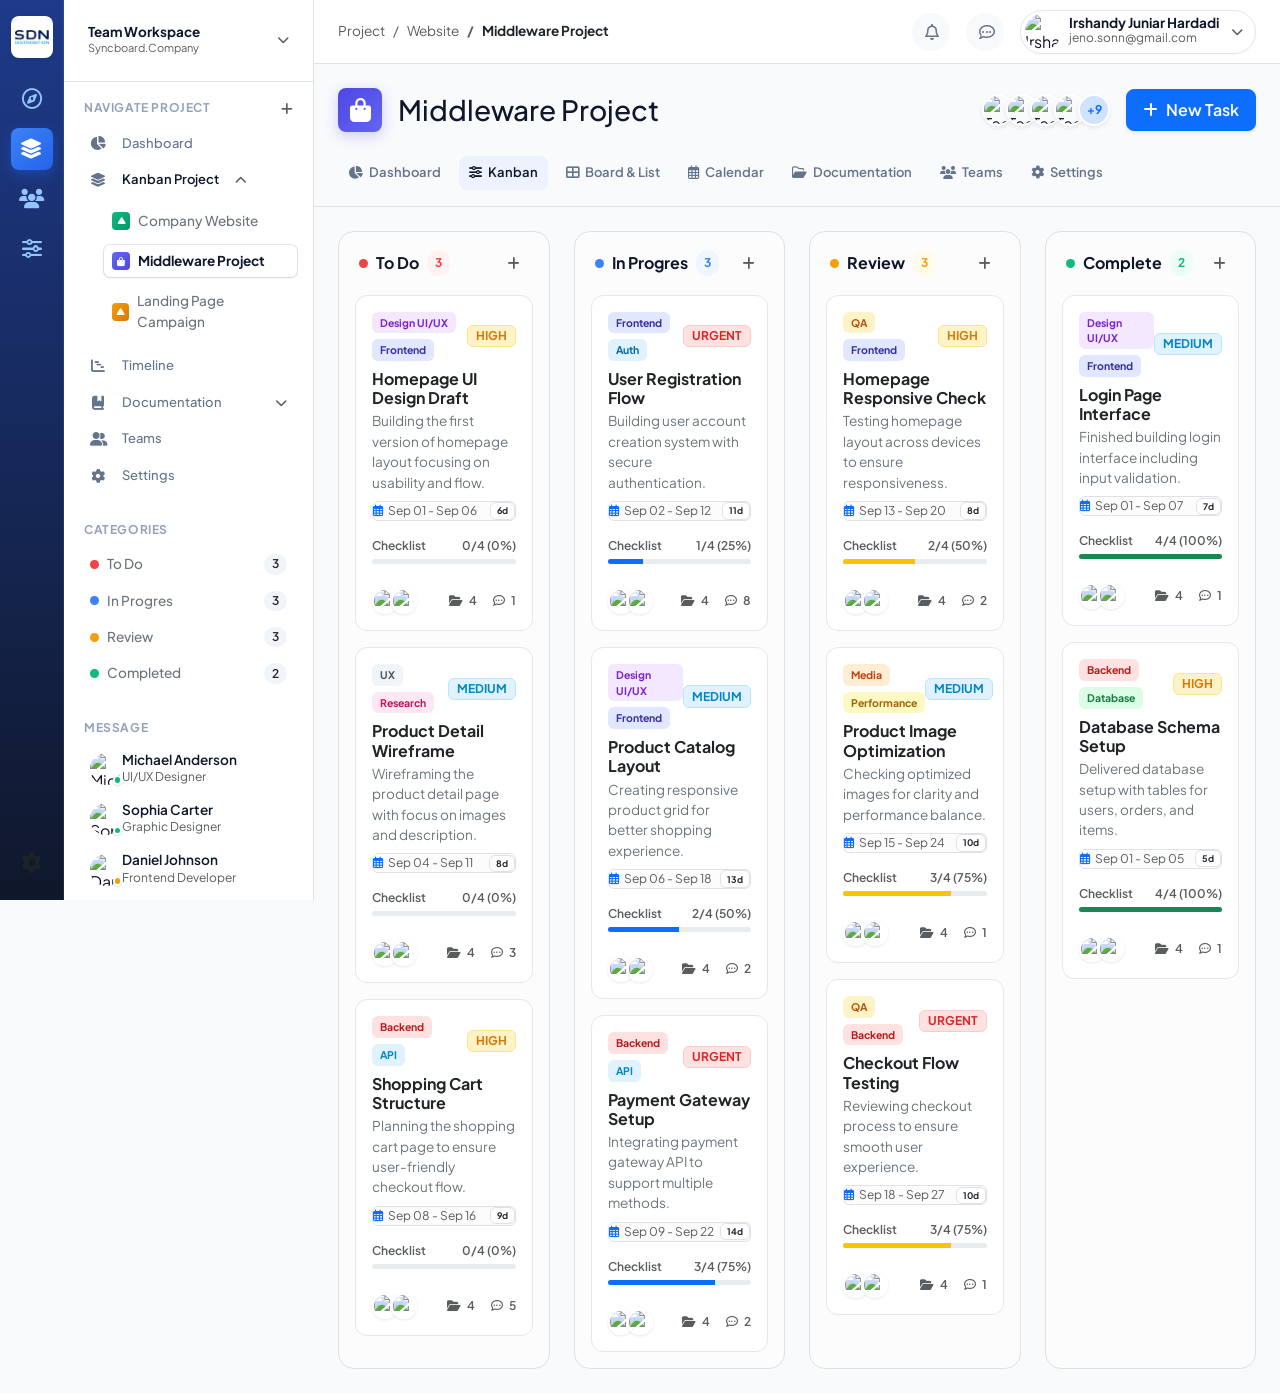
==== commit 2250c31a: "feat(workspace): add documentation file repo & fix splash screen navigation stuck - Add documentatio" ====
--- a/contoh.html
+++ b/contoh.html
@@ -827,10 +827,10 @@
                                 <div class="timeline-header d-flex align-items-center border-bottom pb-2 mb-3 fw-bold text-muted fs-8 text-uppercase">
                                     <div style="width: 280px; flex-shrink: 0;">Task, Timeline & Priority</div>
                                     <div class="flex-grow-1 d-flex justify-content-between text-center px-3">
-                                        <span class="w-25">Week 1 (Sep 1 - 7)</span>
-                                        <span class="w-25">Week 2 (Sep 8 - 14)</span>
-                                        <span class="w-25">Week 3 (Sep 15 - 21)</span>
-                                        <span class="w-25">Week 4 (Sep 22 - 30)</span>
+                                        <span class="w-25">Sep 1 - 7</span>
+                                        <span class="w-25">Sep 8 - 14</span>
+                                        <span class="w-25">Sep 15 - 21</span>
+                                        <span class="w-25">Sep 22 - 30</span>
                                     </div>
                                     <div style="width: 140px; flex-shrink: 0;" class="text-end">Assignees & Actions</div>
                                 </div>
--- a/styles.css
+++ b/styles.css
@@ -712,6 +712,21 @@
     transform: translateX(2px);
 }
 
+.gantt-grid-row.gantt-task-child-row {
+    margin-left: 20px;
+    padding-left: 20px !important;
+    border-left: 3.5px solid var(--primary-color, #2563eb) !important;
+    background-color: rgba(248, 250, 252, 0.75);
+    border-top-left-radius: 4px;
+    border-bottom-left-radius: 4px;
+    position: relative;
+}
+
+.gantt-grid-row.gantt-task-child-row:hover {
+    border-left-color: #1d4ed8 !important;
+    background-color: #f1f5f9;
+}
+
 .cal-cell {
     position: relative;
     transition: background-color 0.15s ease;
@@ -792,3 +807,741 @@
         border-left: 1px solid var(--border-color) !important;
     }
 }
+
+/* -------------------------------------------------------------------------- */
+/* HORIZONTAL SCROLLABLE TOOLBAR & TABS                                       */
+/* -------------------------------------------------------------------------- */
+.toolbar-container {
+    overflow-x: auto !important;
+    overflow-y: hidden !important;
+    white-space: nowrap !important;
+    -webkit-overflow-scrolling: touch;
+    scrollbar-width: thin;
+    scrollbar-color: rgba(203, 213, 225, 0.6) transparent;
+}
+
+.toolbar-container::-webkit-scrollbar {
+    height: 4px;
+}
+
+.toolbar-container::-webkit-scrollbar-track {
+    background: transparent;
+}
+
+.toolbar-container::-webkit-scrollbar-thumb {
+    background-color: rgba(203, 213, 225, 0.6);
+    border-radius: 999px;
+}
+
+.toolbar-container::-webkit-scrollbar-thumb:hover {
+    background-color: rgba(148, 163, 184, 0.8);
+}
+
+.view-tabs .tab-btn {
+    white-space: nowrap !important;
+    flex-shrink: 0 !important;
+}
+
+/* -------------------------------------------------------------------------- */
+/* DOCUMENTATION & TRACKING VERSIONING UTILITIES                               */
+/* -------------------------------------------------------------------------- */
+.fs-9 {
+    font-size: 0.70rem !important;
+}
+
+.text-indigo {
+    color: #4f46e5 !important;
+}
+
+.bg-indigo {
+    background-color: #4f46e5 !important;
+}
+
+.bg-indigo-subtle {
+    background-color: #e0e7ff !important;
+    color: #4338ca !important;
+}
+
+.hover-primary {
+    transition: color 0.15s ease-in-out;
+}
+
+.hover-primary:hover {
+    color: var(--color-primary) !important;
+}
+
+.w-fit {
+    width: fit-content !important;
+}
+
+.shadow-xs {
+    box-shadow: 0 1px 2px 0 rgba(0, 0, 0, 0.05);
+}
+
+/* -------------------------------------------------------------------------- */
+/* DOCUMENTATION TABLE ICONS & ACTION BUTTONS                                 */
+/* -------------------------------------------------------------------------- */
+.doc-icon-box {
+    width: 42px;
+    height: 42px;
+    min-width: 42px;
+    border-radius: 10px;
+    display: flex;
+    align-items: center;
+    justify-content: center;
+    font-size: 1.15rem;
+    transition: transform 0.2s cubic-bezier(0.4, 0, 0.2, 1), box-shadow 0.2s ease;
+}
+
+.doc-icon-box:hover {
+    transform: scale(1.06);
+}
+
+.doc-icon-pdf {
+    background: #fef2f2;
+    color: #e11d48;
+    border: 1px solid rgba(225, 29, 72, 0.18);
+}
+
+.doc-icon-word {
+    background: #eff6ff;
+    color: #2563eb;
+    border: 1px solid rgba(37, 99, 235, 0.18);
+}
+
+.doc-icon-diagram {
+    background: #fffbeb;
+    color: #d97706;
+    border: 1px solid rgba(217, 119, 6, 0.2);
+}
+
+.doc-icon-code {
+    background: #ecfdf5;
+    color: #059669;
+    border: 1px solid rgba(5, 150, 105, 0.2);
+}
+
+.doc-icon-blueprint {
+    background: #f5f3ff;
+    color: #7c3aed;
+    border: 1px solid rgba(124, 58, 237, 0.2);
+}
+
+.doc-icon-default {
+    background: #f1f5f9;
+    color: #475569;
+    border: 1px solid rgba(71, 85, 105, 0.18);
+}
+
+/* Tidy Action Icon Buttons */
+.doc-action-group {
+    display: inline-flex;
+    align-items: center;
+    gap: 0.35rem;
+}
+
+.btn-icon-action {
+    width: 32px;
+    height: 32px;
+    min-width: 32px;
+    padding: 0;
+    display: inline-flex;
+    align-items: center;
+    justify-content: center;
+    border-radius: 8px;
+    background-color: #ffffff;
+    border: 1px solid #e2e8f0;
+    color: #64748b;
+    font-size: 0.85rem;
+    transition: all 0.18s cubic-bezier(0.4, 0, 0.2, 1);
+    box-shadow: 0 1px 2px rgba(0, 0, 0, 0.03);
+    text-decoration: none;
+    cursor: pointer;
+}
+
+.btn-icon-action:hover {
+    transform: translateY(-1.5px);
+    box-shadow: 0 3px 6px rgba(0, 0, 0, 0.08);
+}
+
+.btn-icon-action.btn-view-doc:hover {
+    background-color: #eff6ff;
+    color: #2563eb;
+    border-color: #93c5fd;
+}
+
+.btn-icon-action.btn-edit-doc:hover {
+    background-color: #eef2ff;
+    color: #4f46e5;
+    border-color: #a5b4fc;
+}
+
+.btn-icon-action.btn-track-doc:hover {
+    background-color: #ecfdf5;
+    color: #059669;
+    border-color: #6ee7b7;
+}
+
+.btn-icon-action.btn-download-doc:hover {
+    background-color: #f8fafc;
+    color: #0f172a;
+    border-color: #94a3b8;
+}
+
+.btn-icon-action.btn-more-doc:hover {
+    background-color: #f1f5f9;
+    color: #334155;
+    border-color: #cbd5e1;
+}
+
+.btn-icon-action.btn-delete-doc:hover {
+    background-color: #fef2f2;
+    color: #dc2626;
+    border-color: #fca5a5;
+}
+
+
+
+
+/* -------------------------------------------------------------------------- */
+/* UNIFIED SPLASH SCREEN & CURTAIN SLIDE ANIMATION                            */
+/* -------------------------------------------------------------------------- */
+.splash_screen {
+    position: fixed !important;
+    top: 0;
+    left: 0;
+    width: 100vw;
+    height: 100vh;
+    z-index: 999999;
+    display: flex;
+    align-items: center;
+    justify-content: center;
+    overflow: hidden;
+    pointer-events: all;
+    transition: opacity 0.5s cubic-bezier(0.4, 0, 0.2, 1), visibility 0.5s ease;
+}
+
+.splash_screen .container_content {
+    position: relative;
+    width: 100%;
+    height: 100%;
+    display: flex;
+    align-items: center;
+    justify-content: center;
+}
+
+.splash_screen .content_screen {
+    position: absolute;
+    top: 0;
+    width: 50.5%;
+    height: 100%;
+    background: linear-gradient(135deg, #0f172a 0%, #1e293b 100%);
+    transition: transform 0.75s cubic-bezier(0.77, 0, 0.175, 1);
+    z-index: 1;
+    box-shadow: 0 0 30px rgba(0, 0, 0, 0.5);
+}
+
+.splash_screen .content_screen.left {
+    left: 0;
+    transform: translateX(0);
+}
+
+.splash_screen .content_screen.right {
+    right: 0;
+    transform: translateX(0);
+}
+
+.splash_screen .splash_center_box {
+    position: relative;
+    z-index: 2;
+    display: flex;
+    flex-direction: column;
+    align-items: center;
+    justify-content: center;
+    transition: opacity 0.4s ease, transform 0.4s cubic-bezier(0.4, 0, 0.2, 1);
+}
+
+.splash_icon_badge {
+    width: 72px;
+    height: 72px;
+    background: #ffffff;
+    border-radius: 20px;
+    display: flex;
+    align-items: center;
+    justify-content: center;
+    padding: 10px;
+    box-shadow: 0 10px 30px rgba(0, 0, 0, 0.4), 0 0 20px rgba(59, 130, 246, 0.25);
+    animation: splashPulse 1.8s infinite ease-in-out;
+    overflow: hidden;
+}
+
+.splash_icon_badge img {
+    width: 100%;
+    height: 100%;
+    object-fit: contain;
+}
+
+.splash_loading_bar {
+    width: 180px;
+    height: 4px;
+    background: rgba(255, 255, 255, 0.12);
+    border-radius: 999px;
+    overflow: hidden;
+    position: relative;
+}
+
+.splash_loading_progress {
+    position: absolute;
+    top: 0;
+    left: 0;
+    height: 100%;
+    width: 40%;
+    background: linear-gradient(90deg, #38bdf8, #3b82f6);
+    border-radius: 999px;
+    animation: splashProgress 1.2s infinite ease-in-out;
+}
+
+@keyframes splashPulse {
+    0%, 100% {
+        transform: scale(1);
+        box-shadow: 0 10px 25px rgba(59, 130, 246, 0.35);
+    }
+    50% {
+        transform: scale(1.05);
+        box-shadow: 0 14px 35px rgba(59, 130, 246, 0.55);
+    }
+}
+
+@keyframes splashProgress {
+    0% {
+        left: -40%;
+        width: 40%;
+    }
+    50% {
+        left: 25%;
+        width: 60%;
+    }
+    100% {
+        left: 100%;
+        width: 40%;
+    }
+}
+
+/* State when Page Finished Loading */
+.splash_screen.loaded {
+    opacity: 0;
+    visibility: hidden;
+    pointer-events: none;
+    transition: opacity 0.4s ease 0.45s, visibility 0.4s ease 0.45s;
+}
+
+.splash_screen.loaded .splash_center_box {
+    opacity: 0;
+    transform: scale(0.85);
+}
+
+.splash_screen.loaded .content_screen.left {
+    transform: translateX(-100%);
+}
+
+.splash_screen.loaded .content_screen.right {
+    transform: translateX(100%);
+}
+
+/* -------------------------------------------------------------------------- */
+/* CATEGORY STATUS & DOT COLORS                                               */
+/* -------------------------------------------------------------------------- */
+.dot {
+    width: 9px;
+    height: 9px;
+    border-radius: 50%;
+    display: inline-block;
+    flex-shrink: 0;
+}
+.dot-todo { background-color: #ef4444; }
+.dot-progress { background-color: #3b82f6; }
+.dot-review { background-color: #f59e0b; }
+.dot-complete { background-color: #10b981; }
+
+.status-badge-todo { background-color: #fef2f2; color: #dc2626; border: 1px solid #fecaca; }
+.status-badge-progress { background-color: #eff6ff; color: #2563eb; border: 1px solid #bfdbfe; }
+.status-badge-review { background-color: #fffbeb; color: #d97706; border: 1px solid #fde68a; }
+.status-badge-completed { background-color: #ecfdf5; color: #059669; border: 1px solid #a7f3d0; }
+
+.status-accent-todo { border-top: 4px solid #ef4444 !important; }
+.status-accent-progress { border-top: 4px solid #3b82f6 !important; }
+.status-accent-review { border-top: 4px solid #f59e0b !important; }
+.status-accent-completed { border-top: 4px solid #10b981 !important; }
+
+/* -------------------------------------------------------------------------- */
+/* WORKSPACE MESSAGES & CHAT UI                                               */
+/* -------------------------------------------------------------------------- */
+.chat-container {
+    height: calc(100vh - 170px);
+    min-height: 600px;
+}
+
+.chat-sidebar {
+    width: 320px;
+    min-width: 320px;
+}
+
+.chat-thread-container {
+    height: calc(100% - 150px);
+}
+
+.chat-bubble {
+    max-width: 75%;
+    border-radius: 16px;
+    position: relative;
+}
+
+.chat-bubble.incoming {
+    background-color: #f8fafc;
+    color: #1e293b;
+    border: 1px solid #e2e8f0;
+    border-bottom-left-radius: 4px;
+}
+
+.chat-bubble.outgoing {
+    background: linear-gradient(135deg, #4f46e5, #4338ca);
+    color: #ffffff;
+    border-bottom-right-radius: 4px;
+}
+
+.chat-bubble.outgoing .text-muted {
+    color: rgba(255, 255, 255, 0.7) !important;
+}
+
+.chat-bubble.outgoing .code-snippet {
+    background: rgba(0, 0, 0, 0.25);
+    color: #f8fafc;
+}
+
+.code-snippet {
+    background-color: #1e293b;
+    color: #38bdf8;
+    border-radius: 8px;
+    padding: 10px 14px;
+    font-family: 'Fira Code', 'Courier New', monospace;
+    font-size: 0.8rem;
+}
+
+.chat-user-item {
+    transition: all var(--transition-fast);
+    cursor: pointer;
+}
+
+.chat-user-item:hover {
+    background-color: #f1f5f9;
+}
+
+.chat-user-item.active {
+    background-color: #eef2ff;
+    border-left: 3px solid var(--color-primary);
+}
+
+/* -------------------------------------------------------------------------- */
+/* AUTHENTICATION & 2-COLUMN SPLIT CURTAIN LOGIN UI                           */
+/* -------------------------------------------------------------------------- */
+.auth-split-wrapper {
+    min-height: 100vh;
+    width: 100%;
+    background: #0b0f19;
+    position: relative;
+    overflow: hidden;
+    display: flex;
+    align-items: center;
+    justify-content: center;
+}
+
+/* Background Ambient Glows */
+.auth-split-wrapper::before {
+    content: '';
+    position: absolute;
+    top: -15%;
+    left: -10%;
+    width: 600px;
+    height: 600px;
+    border-radius: 50%;
+    background: radial-gradient(circle, rgba(59, 130, 246, 0.18) 0%, rgba(11, 15, 25, 0) 70%);
+    z-index: 1;
+    pointer-events: none;
+}
+
+.auth-split-wrapper::after {
+    content: '';
+    position: absolute;
+    bottom: -15%;
+    right: -10%;
+    width: 650px;
+    height: 650px;
+    border-radius: 50%;
+    background: radial-gradient(circle, rgba(99, 102, 241, 0.18) 0%, rgba(11, 15, 25, 0) 70%);
+    z-index: 1;
+    pointer-events: none;
+}
+
+/* Portal Reveal behind the curtains */
+.auth-portal-reveal {
+    position: absolute;
+    top: 50%;
+    left: 50%;
+    transform: translate(-50%, -50%);
+    z-index: 2;
+    text-align: center;
+    opacity: 0;
+    visibility: hidden;
+    transition: opacity 0.5s ease 0.2s, visibility 0.5s ease 0.2s;
+}
+
+.auth-split-wrapper.curtain-active .auth-portal-reveal {
+    opacity: 1;
+    visibility: visible;
+}
+
+.portal-pulse-logo {
+    width: 86px;
+    height: 86px;
+    background: #ffffff !important;
+    border: 3px solid rgba(255, 255, 255, 0.9);
+    border-radius: 24px;
+    display: inline-flex;
+    align-items: center;
+    justify-content: center;
+    padding: 14px;
+    box-shadow: 0 12px 40px rgba(0, 0, 0, 0.5), 0 0 50px rgba(59, 130, 246, 0.6);
+    animation: portalPulse 1.8s infinite ease-in-out;
+}
+
+@keyframes portalPulse {
+    0%, 100% {
+        transform: scale(1);
+        box-shadow: 0 12px 40px rgba(0, 0, 0, 0.5), 0 0 40px rgba(59, 130, 246, 0.5);
+    }
+    50% {
+        transform: scale(1.08);
+        box-shadow: 0 16px 50px rgba(0, 0, 0, 0.6), 0 0 70px rgba(99, 102, 241, 0.8);
+    }
+}
+
+/* Split Main Container */
+.auth-split-card {
+    width: 100%;
+    min-height: 100vh;
+    display: flex;
+    z-index: 10;
+    position: relative;
+}
+
+@media (min-width: 992px) {
+    .auth-split-card {
+        min-height: 100vh;
+    }
+}
+
+/* Left Curtain (Form Column) */
+.auth-curtain-left {
+    flex: 1 1 50%;
+    max-width: 50%;
+    background: #ffffff;
+    display: flex;
+    flex-direction: column;
+    justify-content: center;
+    padding: 2.5rem 3.5rem;
+    position: relative;
+    z-index: 12;
+    box-shadow: 20px 0 50px rgba(0, 0, 0, 0.25);
+    will-change: transform, opacity;
+    transition: transform 0.95s cubic-bezier(0.77, 0, 0.175, 1), opacity 0.85s ease;
+}
+
+@media (max-width: 991.98px) {
+    .auth-curtain-left {
+        flex: 1 1 100%;
+        max-width: 100%;
+        padding: 2rem 1.5rem;
+    }
+}
+
+/* Right Curtain (Slideshow Showcase Column) */
+.auth-curtain-right {
+    flex: 1 1 50%;
+    max-width: 50%;
+    background: linear-gradient(135deg, #0f172a 0%, #1e1b4b 50%, #0f172a 100%);
+    position: relative;
+    z-index: 11;
+    overflow: hidden;
+    display: flex;
+    flex-direction: column;
+    justify-content: center;
+    padding: 3rem;
+    will-change: transform, opacity;
+    transition: transform 0.95s cubic-bezier(0.77, 0, 0.175, 1), opacity 0.85s ease;
+}
+
+@media (max-width: 991.98px) {
+    .auth-curtain-right {
+        display: none !important;
+    }
+}
+
+/* Curtain Open Animations (Triggered on Submit) */
+.auth-curtain-left.curtain-slide-left {
+    transform: translateX(-110%) scale(0.96);
+    opacity: 0;
+    pointer-events: none;
+}
+
+.auth-curtain-right.curtain-slide-right {
+    transform: translateX(110%) scale(0.96);
+    opacity: 0;
+    pointer-events: none;
+}
+
+/* Auth Form Elements Styling */
+.auth-form-container {
+    max-width: 440px;
+    width: 100%;
+    margin: 0 auto;
+}
+
+.auth-brand-badge {
+    width: 48px;
+    height: 48px;
+    background: #ffffff;
+    box-shadow: 0 6px 18px rgba(79, 70, 229, 0.16);
+    display: inline-flex;
+    align-items: center;
+    justify-content: center;
+    overflow: hidden;
+    border-radius: 12px;
+}
+
+.auth-sso-btn {
+    border: 1px solid #e2e8f0;
+    transition: all var(--transition-fast);
+    background-color: #ffffff;
+    font-size: 0.82rem;
+    font-weight: 600;
+    color: var(--text-primary);
+}
+
+.auth-sso-btn:hover {
+    background-color: #f8fafc;
+    border-color: #cbd5e1;
+    transform: translateY(-1px);
+    box-shadow: 0 2px 6px rgba(0, 0, 0, 0.04);
+}
+
+/* Slideshow Showcase Styling */
+.auth-slideshow-container {
+    position: relative;
+    width: 100%;
+    height: 100%;
+    display: flex;
+    flex-direction: column;
+    justify-content: space-between;
+}
+
+.auth-slide-card {
+    background: rgba(255, 255, 255, 0.04);
+    backdrop-filter: blur(16px);
+    border: 1px solid rgba(255, 255, 255, 0.1);
+    border-radius: 20px;
+    padding: 24px;
+    box-shadow: 0 20px 50px rgba(0, 0, 0, 0.4);
+    position: relative;
+    overflow: hidden;
+}
+
+.auth-slide-card::before {
+    content: '';
+    position: absolute;
+    top: 0;
+    left: 0;
+    right: 0;
+    height: 2px;
+    background: linear-gradient(90deg, #38bdf8, #818cf8, #c084fc);
+}
+
+.carousel-indicators [data-bs-target] {
+    width: 8px;
+    height: 8px;
+    border-radius: 50%;
+    background-color: rgba(255, 255, 255, 0.35);
+    border: none;
+    margin: 0 4px;
+    transition: all 0.3s ease;
+}
+
+.carousel-indicators .active {
+    width: 24px;
+    border-radius: 10px;
+    background-color: #38bdf8;
+}
+
+.slide-glow-orb {
+    position: absolute;
+    width: 320px;
+    height: 320px;
+    border-radius: 50%;
+    filter: blur(60px);
+    opacity: 0.3;
+    pointer-events: none;
+}
+
+/* OTP 6-Digit Verification Box Styles */
+.otp-inputs-wrapper {
+    display: flex;
+    justify-content: center;
+    gap: 10px;
+}
+
+.otp-box {
+    width: 52px;
+    height: 56px;
+    text-align: center;
+    font-size: 1.5rem;
+    font-weight: 700;
+    font-family: 'JetBrains Mono', 'Courier New', monospace;
+    border: 2px solid #e2e8f0;
+    border-radius: 12px;
+    background-color: #f8fafc;
+    color: #0f172a;
+    transition: all 0.2s ease;
+}
+
+@media (max-width: 480px) {
+    .otp-box {
+        width: 42px;
+        height: 48px;
+        font-size: 1.25rem;
+        gap: 6px;
+    }
+}
+
+.otp-box:focus {
+    background-color: #ffffff;
+    border-color: #3b82f6;
+    box-shadow: 0 0 0 4px rgba(59, 130, 246, 0.15);
+    outline: none;
+    transform: translateY(-2px);
+}
+
+.otp-box.is-filled {
+    border-color: #6366f1;
+    background-color: #ffffff;
+}
+
+.otp-box.is-invalid {
+    border-color: #ef4444;
+    background-color: #fef2f2;
+}
+
+.chat-user-item:hover{
+    background-color: rgba(0, 0, 0, .4);
+    transition: .4s;
+    cursor: pointer;
+}
+
